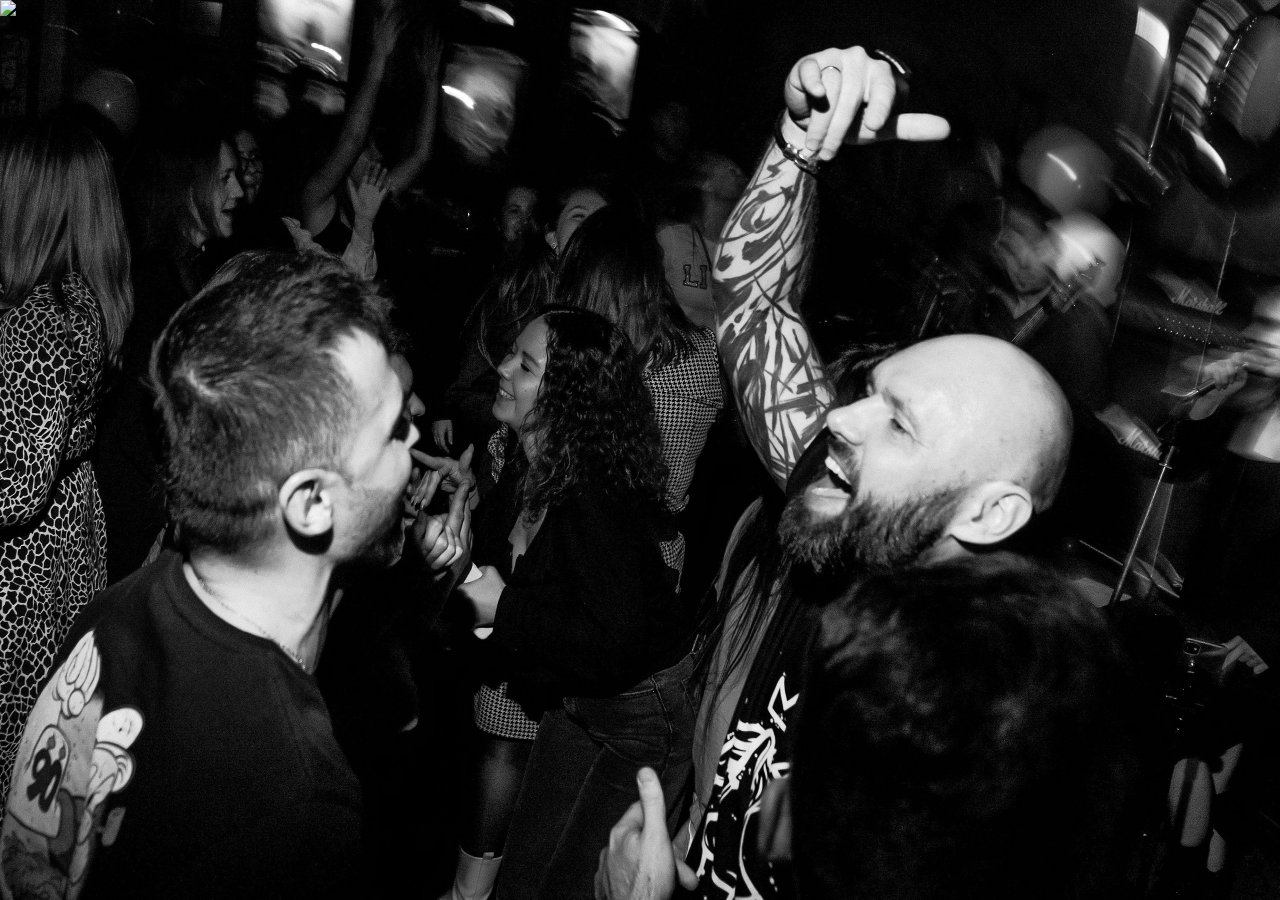
==== index.html @ d31d212c "initial commit" ====
<!DOCTYPE html><html lang="en"><head><meta charSet="utf-8"/><meta name="viewport" content="width=device-width, initial-scale=1"/><link rel="preload" href="/trinity-test/_next/static/media/4473ecc91f70f139-s.p.woff" as="font" crossorigin="" type="font/woff"/><link rel="preload" href="/trinity-test/_next/static/media/463dafcda517f24f-s.p.woff" as="font" crossorigin="" type="font/woff"/><link rel="stylesheet" href="/trinity-test/_next/static/css/66a722bd645e9853.css" data-precedence="next"/><link rel="preload" as="script" fetchPriority="low" href="/trinity-test/_next/static/chunks/webpack-a24037ae8d0be483.js"/><script src="/trinity-test/_next/static/chunks/fd9d1056-8e04dd2e9b1dd845.js" async=""></script><script src="/trinity-test/_next/static/chunks/117-18c018fc851a83db.js" async=""></script><script src="/trinity-test/_next/static/chunks/main-app-08a8837e0b09bfcb.js" async=""></script><script src="/trinity-test/_next/static/chunks/328-303b26f1e14ba84d.js" async=""></script><script src="/trinity-test/_next/static/chunks/app/page-77e6ca506d28db8d.js" async=""></script><title>Create Next App</title><meta name="description" content="Generated by create next app"/><link rel="icon" href="/trinity-test/favicon.ico" type="image/x-icon" sizes="16x16"/><meta name="next-size-adjust"/><script src="/trinity-test/_next/static/chunks/polyfills-42372ed130431b0a.js" noModule=""></script></head><body class="__variable_04afba __variable_0f676c antialiased"><div class="min-h-screen bg-black text-white"><header class="relative h-screen"><!--$!--><template data-dgst="BAILOUT_TO_CLIENT_SIDE_RENDERING"></template><!--/$--><div class="absolute inset-0 bg-black bg-opacity-50 flex items-center justify-center rounded-tl-3xl rounded-br-3xl"><h1 class="text-6xl font-bold">TRINITY</h1></div></header><main class="container mx-auto px-4 py-8"><section class="space-y-8 mb-8"><div class="relative h-96"><div class="relative w-full h-full overflow-hidden cursor-pointer"><img alt="Kitchen" loading="lazy" decoding="async" data-nimg="fill" class="object-cover rounded-tl-3xl rounded-br-3xl" style="position:absolute;height:100%;width:100%;left:0;top:0;right:0;bottom:0;color:transparent" src="/kitchen.jpg"/><div class="absolute inset-0 bg-gradient-to-br from-transparent to-black opacity-50 rounded-tl-3xl rounded-br-3xl"></div><h2 class="absolute bottom-4 left-4 text-2xl font-bold" style="color:white">KITCHEN КУХНЯ</h2></div><button class="absolute top-4 left-4 px-4 py-2 rounded-full bg-white text-black font-bold transition-colors duration-300">KITCHEN КУХНЯ</button></div><div class="relative h-96"><div class="relative w-full h-full overflow-hidden cursor-pointer"><img alt="Lunch" loading="lazy" decoding="async" data-nimg="fill" class="object-cover rounded-tl-3xl rounded-br-3xl" style="position:absolute;height:100%;width:100%;left:0;top:0;right:0;bottom:0;color:transparent" src="/lunch.jpg"/><div class="absolute inset-0 bg-gradient-to-br from-transparent to-black opacity-50 rounded-tl-3xl rounded-br-3xl"></div><h2 class="absolute bottom-4 left-4 text-2xl font-bold" style="color:white">LUNCH</h2></div><button class="absolute top-4 left-4 px-4 py-2 rounded-full bg-white text-black font-bold transition-colors duration-300">LUNCH</button><p class="absolute bottom-4 left-4 text-xl">Lunch time: 12:00 - 15:00</p></div><div class="relative h-96"><div class="relative w-full h-full overflow-hidden cursor-pointer"><img alt="Ribs" loading="lazy" decoding="async" data-nimg="fill" class="object-cover rounded-tl-3xl rounded-br-3xl" style="position:absolute;height:100%;width:100%;left:0;top:0;right:0;bottom:0;color:transparent" src="/ribs.jpg"/><div class="absolute inset-0 bg-gradient-to-br from-transparent to-black opacity-50 rounded-tl-3xl rounded-br-3xl"></div><h2 class="absolute bottom-4 left-4 text-2xl font-bold" style="color:white">RIBS</h2></div><button class="absolute top-4 left-4 px-4 py-2 rounded-full bg-white text-black font-bold transition-colors duration-300">RIBS</button></div><div class="relative h-96"><div class="relative w-full h-full overflow-hidden cursor-pointer"><img alt="Bar" loading="lazy" decoding="async" data-nimg="fill" class="object-cover rounded-tl-3xl rounded-br-3xl" style="position:absolute;height:100%;width:100%;left:0;top:0;right:0;bottom:0;color:transparent" src="/bar.jpg"/><div class="absolute inset-0 bg-gradient-to-br from-transparent to-black opacity-50 rounded-tl-3xl rounded-br-3xl"></div><h2 class="absolute bottom-4 left-4 text-2xl font-bold" style="color:white">BAR</h2></div><button class="absolute top-4 left-4 px-4 py-2 rounded-full bg-white text-black font-bold transition-colors duration-300">BAR</button></div></section><section class="text-center mb-8"><p class="text-xl">TRINITY - это аутентичный ирландский паб в сердце города. Мы предлагаем широкий выбор пива, виски и традиционных ирландских блюд в уютной атмосфере.</p></section><section class="grid grid-cols-2 md:grid-cols-5 gap-4 mb-8"><div class="relative h-40"><img alt="Collage 1" loading="lazy" decoding="async" data-nimg="fill" class="object-cover rounded-lg" style="position:absolute;height:100%;width:100%;left:0;top:0;right:0;bottom:0;color:transparent" src="/collage-1.jpg"/></div><div class="relative h-40"><img alt="Collage 2" loading="lazy" decoding="async" data-nimg="fill" class="object-cover rounded-lg" style="position:absolute;height:100%;width:100%;left:0;top:0;right:0;bottom:0;color:transparent" src="/collage-2.jpg"/></div><div class="relative h-40"><img alt="Collage 3" loading="lazy" decoding="async" data-nimg="fill" class="object-cover rounded-lg" style="position:absolute;height:100%;width:100%;left:0;top:0;right:0;bottom:0;color:transparent" src="/collage-3.jpg"/></div><div class="relative h-40"><img alt="Collage 4" loading="lazy" decoding="async" data-nimg="fill" class="object-cover rounded-lg" style="position:absolute;height:100%;width:100%;left:0;top:0;right:0;bottom:0;color:transparent" src="/collage-4.jpg"/></div><div class="relative h-40"><img alt="Collage 5" loading="lazy" decoding="async" data-nimg="fill" class="object-cover rounded-lg" style="position:absolute;height:100%;width:100%;left:0;top:0;right:0;bottom:0;color:transparent" src="/collage-5.jpg"/></div><div class="relative h-40"><img alt="Collage 6" loading="lazy" decoding="async" data-nimg="fill" class="object-cover rounded-lg" style="position:absolute;height:100%;width:100%;left:0;top:0;right:0;bottom:0;color:transparent" src="/collage-6.jpg"/></div><div class="relative h-40"><img alt="Collage 7" loading="lazy" decoding="async" data-nimg="fill" class="object-cover rounded-lg" style="position:absolute;height:100%;width:100%;left:0;top:0;right:0;bottom:0;color:transparent" src="/collage-7.jpg"/></div><div class="relative h-40"><img alt="Collage 8" loading="lazy" decoding="async" data-nimg="fill" class="object-cover rounded-lg" style="position:absolute;height:100%;width:100%;left:0;top:0;right:0;bottom:0;color:transparent" src="/collage-8.jpg"/></div><div class="relative h-40"><img alt="Collage 9" loading="lazy" decoding="async" data-nimg="fill" class="object-cover rounded-lg" style="position:absolute;height:100%;width:100%;left:0;top:0;right:0;bottom:0;color:transparent" src="/collage-9.jpg"/></div><div class="relative h-40"><img alt="Collage 10" loading="lazy" decoding="async" data-nimg="fill" class="object-cover rounded-lg" style="position:absolute;height:100%;width:100%;left:0;top:0;right:0;bottom:0;color:transparent" src="/collage-10.jpg"/></div></section><section class="relative h-96 rounded-lg overflow-hidden"><img alt="TRINITY Pub Location" loading="lazy" decoding="async" data-nimg="fill" class="object-cover" style="position:absolute;height:100%;width:100%;left:0;top:0;right:0;bottom:0;color:transparent" src="/map.jpg"/><div class="absolute inset-0 flex items-center justify-center bg-black bg-opacity-50"><div class="text-center"><svg xmlns="http://www.w3.org/2000/svg" width="24" height="24" viewBox="0 0 24 24" fill="none" stroke="currentColor" stroke-width="2" stroke-linecap="round" stroke-linejoin="round" class="lucide lucide-map-pin w-12 h-12 mx-auto mb-2"><path d="M20 10c0 6-8 12-8 12s-8-6-8-12a8 8 0 0 1 16 0Z"></path><circle cx="12" cy="10" r="3"></circle></svg><p class="text-xl font-bold">TRINITY Pub</p><p>123 Main Street, City, Country</p></div></div></section></main><footer class="bg-gray-900 text-center py-4 mt-8"><p>© 2024 TRINITY Pub. All rights reserved.</p></footer></div><script src="/trinity-test/_next/static/chunks/webpack-a24037ae8d0be483.js" async=""></script><script>(self.__next_f=self.__next_f||[]).push([0]);self.__next_f.push([2,null])</script><script>self.__next_f.push([1,"1:HL[\"/trinity-test/_next/static/media/4473ecc91f70f139-s.p.woff\",\"font\",{\"crossOrigin\":\"\",\"type\":\"font/woff\"}]\n2:HL[\"/trinity-test/_next/static/media/463dafcda517f24f-s.p.woff\",\"font\",{\"crossOrigin\":\"\",\"type\":\"font/woff\"}]\n3:HL[\"/trinity-test/_next/static/css/66a722bd645e9853.css\",\"style\"]\n"])</script><script>self.__next_f.push([1,"4:I[2846,[],\"\"]\n6:I[9107,[],\"ClientPageRoot\"]\n7:I[7340,[\"328\",\"static/chunks/328-303b26f1e14ba84d.js\",\"931\",\"static/chunks/app/page-77e6ca506d28db8d.js\"],\"default\",1]\n8:I[4707,[],\"\"]\n9:I[6423,[],\"\"]\nb:I[1060,[],\"\"]\nc:[]\n"])</script><script>self.__next_f.push([1,"0:[\"$\",\"$L4\",null,{\"buildId\":\"a3xhHCY9lEbXxcOD5QxAo\",\"assetPrefix\":\"/trinity-test\",\"urlParts\":[\"\",\"\"],\"initialTree\":[\"\",{\"children\":[\"__PAGE__\",{}]},\"$undefined\",\"$undefined\",true],\"initialSeedData\":[\"\",{\"children\":[\"__PAGE__\",{},[[\"$L5\",[\"$\",\"$L6\",null,{\"props\":{\"params\":{},\"searchParams\":{}},\"Component\":\"$7\"}],null],null],null]},[[[[\"$\",\"link\",\"0\",{\"rel\":\"stylesheet\",\"href\":\"/trinity-test/_next/static/css/66a722bd645e9853.css\",\"precedence\":\"next\",\"crossOrigin\":\"$undefined\"}]],[\"$\",\"html\",null,{\"lang\":\"en\",\"children\":[\"$\",\"body\",null,{\"className\":\"__variable_04afba __variable_0f676c antialiased\",\"children\":[\"$\",\"$L8\",null,{\"parallelRouterKey\":\"children\",\"segmentPath\":[\"children\"],\"error\":\"$undefined\",\"errorStyles\":\"$undefined\",\"errorScripts\":\"$undefined\",\"template\":[\"$\",\"$L9\",null,{}],\"templateStyles\":\"$undefined\",\"templateScripts\":\"$undefined\",\"notFound\":[[\"$\",\"title\",null,{\"children\":\"404: This page could not be found.\"}],[\"$\",\"div\",null,{\"style\":{\"fontFamily\":\"system-ui,\\\"Segoe UI\\\",Roboto,Helvetica,Arial,sans-serif,\\\"Apple Color Emoji\\\",\\\"Segoe UI Emoji\\\"\",\"height\":\"100vh\",\"textAlign\":\"center\",\"display\":\"flex\",\"flexDirection\":\"column\",\"alignItems\":\"center\",\"justifyContent\":\"center\"},\"children\":[\"$\",\"div\",null,{\"children\":[[\"$\",\"style\",null,{\"dangerouslySetInnerHTML\":{\"__html\":\"body{color:#000;background:#fff;margin:0}.next-error-h1{border-right:1px solid rgba(0,0,0,.3)}@media (prefers-color-scheme:dark){body{color:#fff;background:#000}.next-error-h1{border-right:1px solid rgba(255,255,255,.3)}}\"}}],[\"$\",\"h1\",null,{\"className\":\"next-error-h1\",\"style\":{\"display\":\"inline-block\",\"margin\":\"0 20px 0 0\",\"padding\":\"0 23px 0 0\",\"fontSize\":24,\"fontWeight\":500,\"verticalAlign\":\"top\",\"lineHeight\":\"49px\"},\"children\":\"404\"}],[\"$\",\"div\",null,{\"style\":{\"display\":\"inline-block\"},\"children\":[\"$\",\"h2\",null,{\"style\":{\"fontSize\":14,\"fontWeight\":400,\"lineHeight\":\"49px\",\"margin\":0},\"children\":\"This page could not be found.\"}]}]]}]}]],\"notFoundStyles\":[]}]}]}]],null],null],\"couldBeIntercepted\":false,\"initialHead\":[null,\"$La\"],\"globalErrorComponent\":\"$b\",\"missingSlots\":\"$Wc\"}]\n"])</script><script>self.__next_f.push([1,"a:[[\"$\",\"meta\",\"0\",{\"name\":\"viewport\",\"content\":\"width=device-width, initial-scale=1\"}],[\"$\",\"meta\",\"1\",{\"charSet\":\"utf-8\"}],[\"$\",\"title\",\"2\",{\"children\":\"Create Next App\"}],[\"$\",\"meta\",\"3\",{\"name\":\"description\",\"content\":\"Generated by create next app\"}],[\"$\",\"link\",\"4\",{\"rel\":\"icon\",\"href\":\"/trinity-test/favicon.ico\",\"type\":\"image/x-icon\",\"sizes\":\"16x16\"}],[\"$\",\"meta\",\"5\",{\"name\":\"next-size-adjust\"}]]\n5:null\n"])</script></body></html>
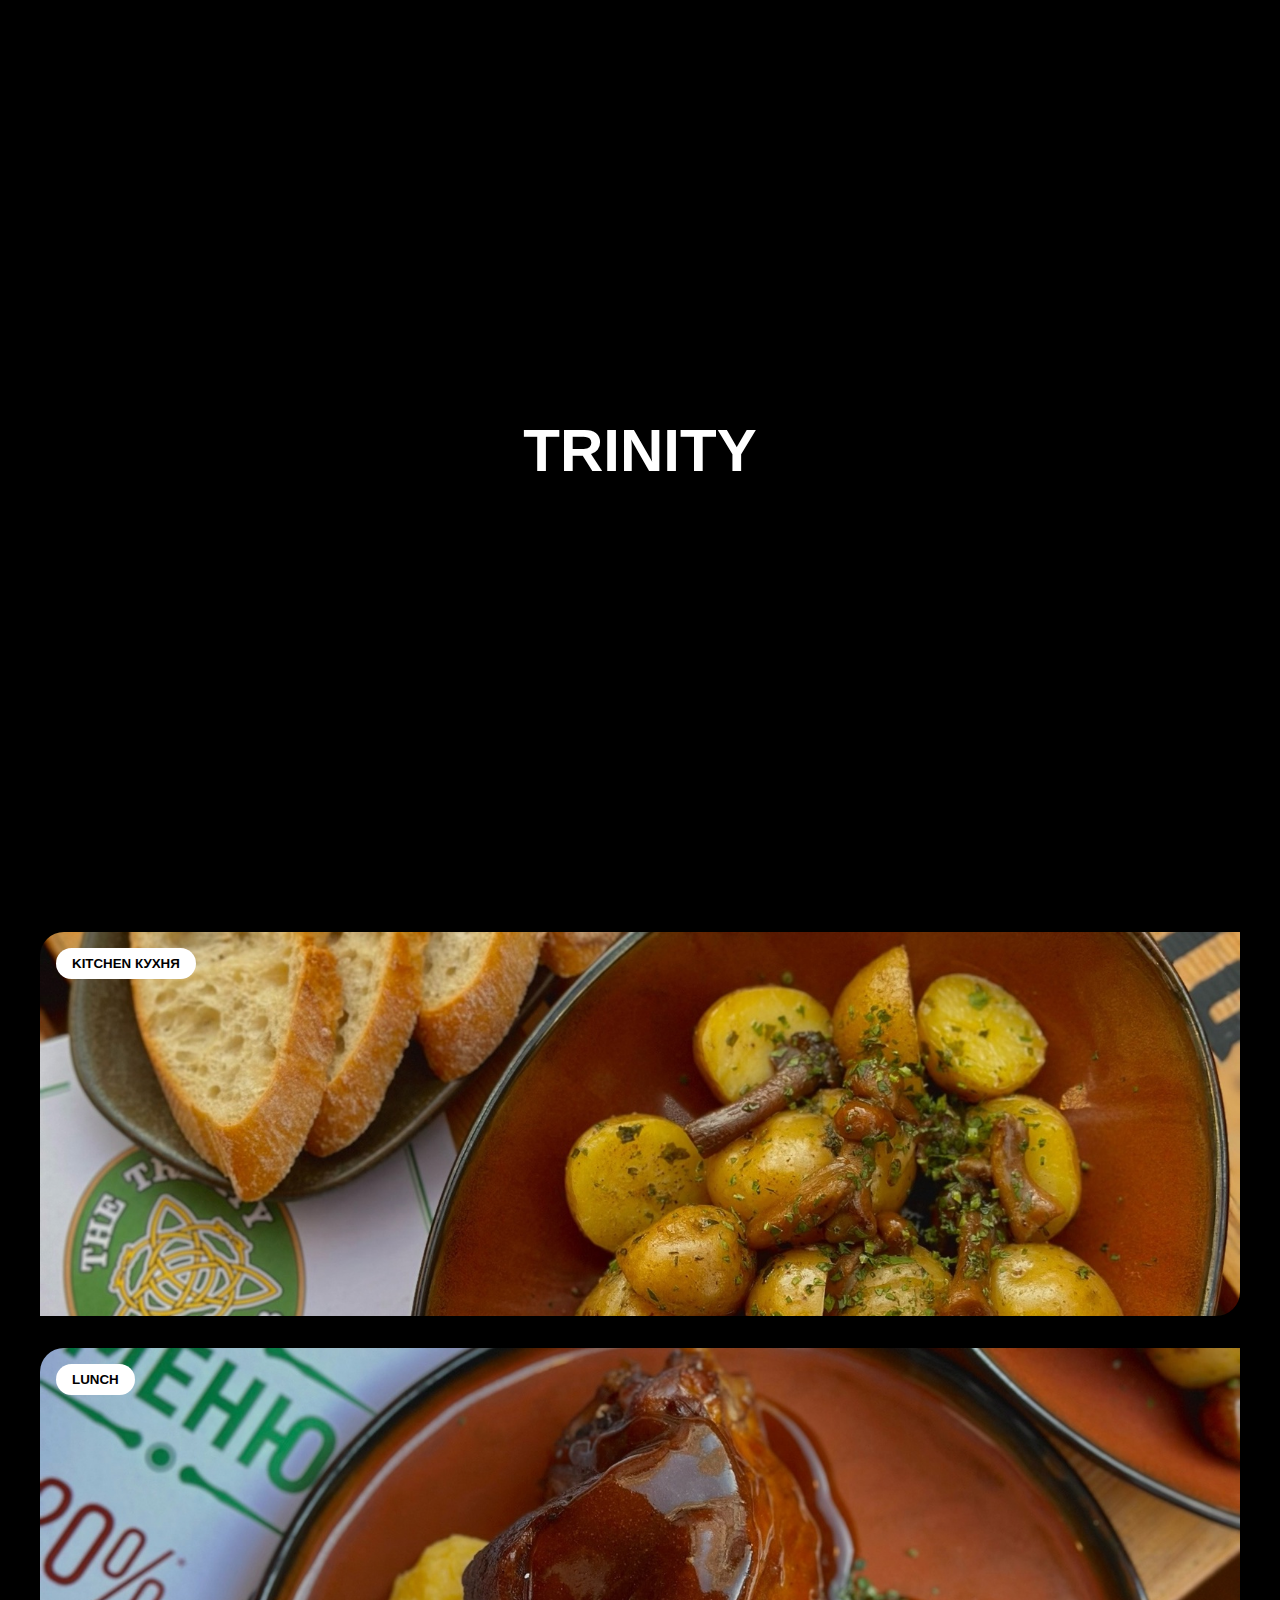
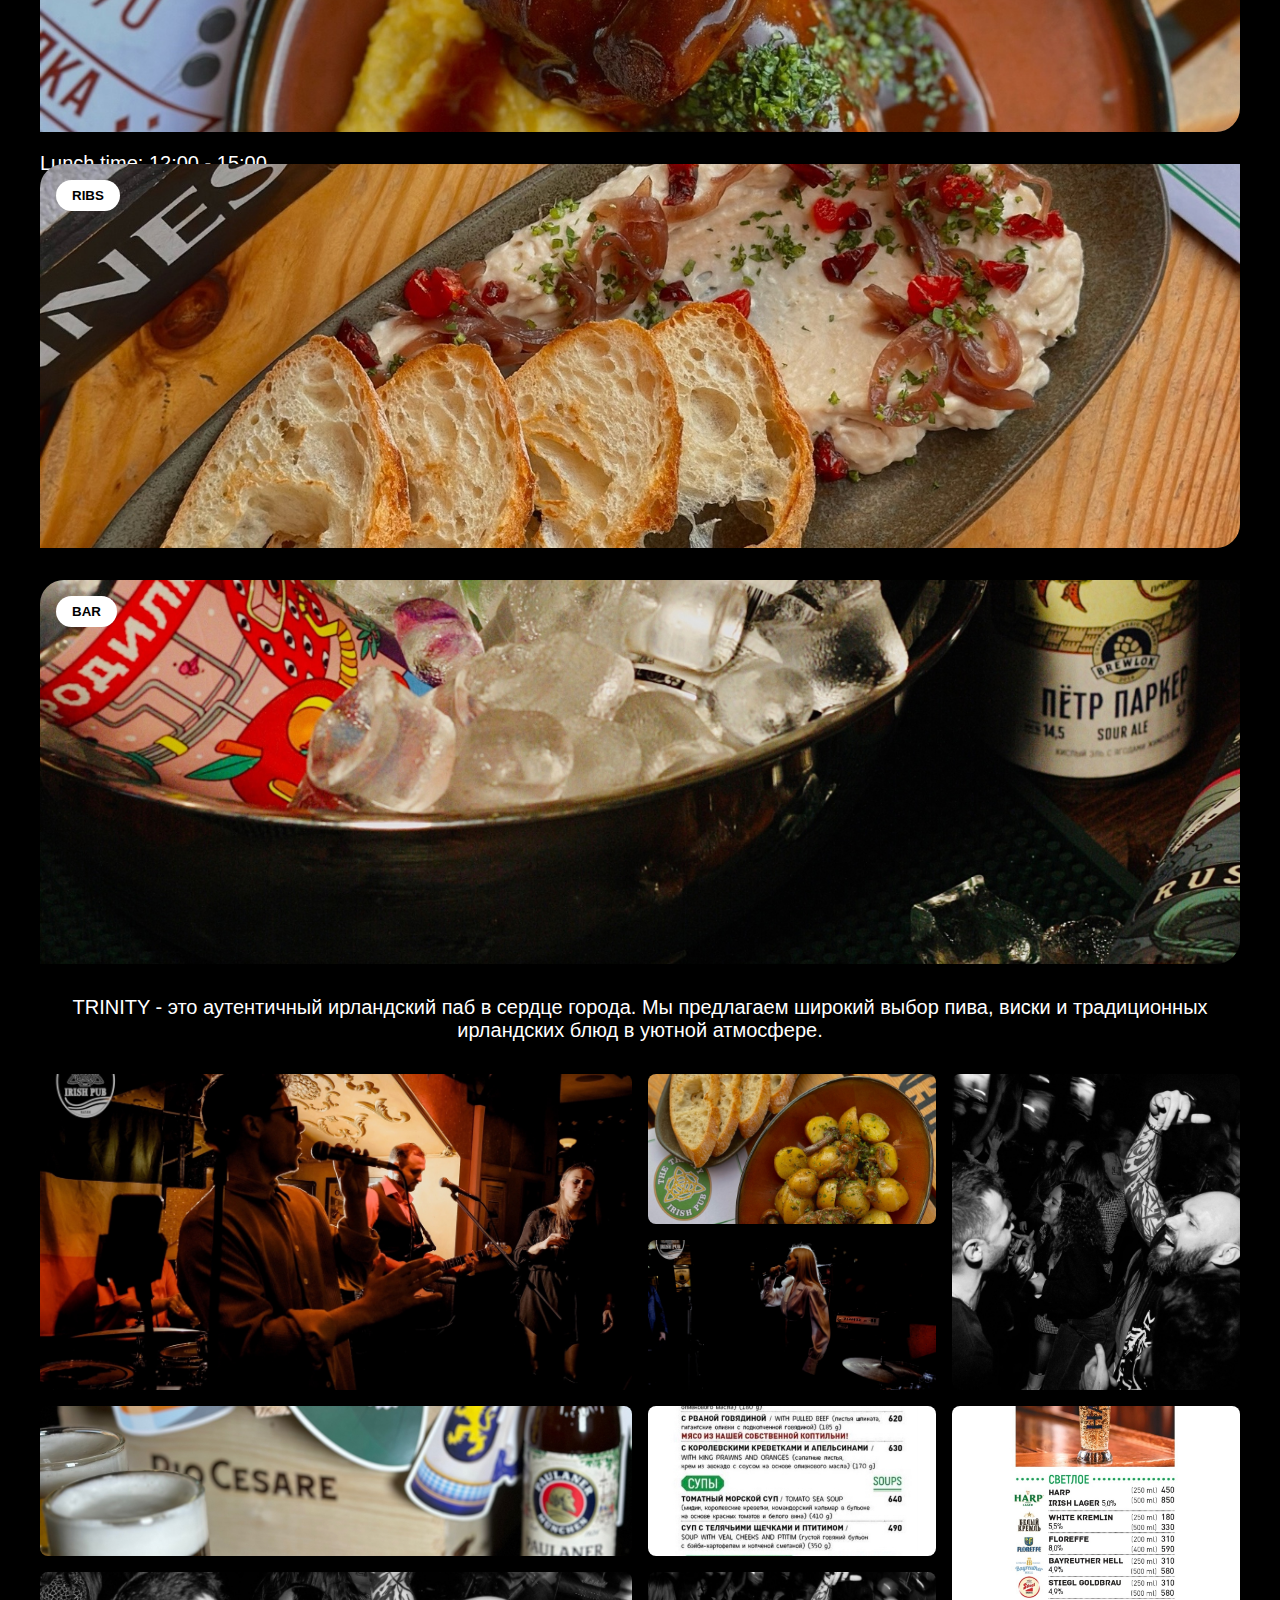
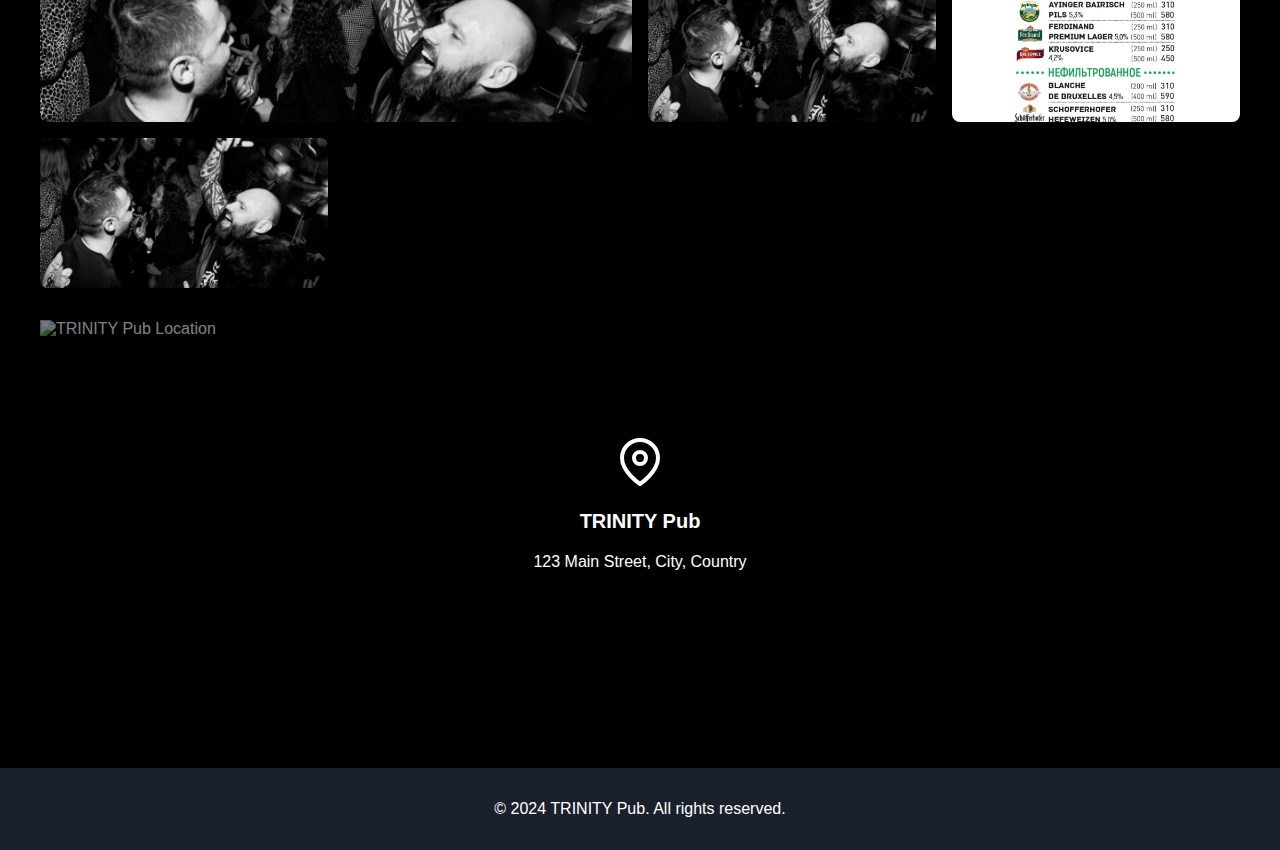
==== commit 701453d6: "update" ====
--- a/index.html
+++ b/index.html
@@ -1 +1,120 @@
-<!DOCTYPE html><html lang="en"><head><meta charSet="utf-8"/><meta name="viewport" content="width=device-width, initial-scale=1"/><link rel="preload" href="/trinity-test/_next/static/media/4473ecc91f70f139-s.p.woff" as="font" crossorigin="" type="font/woff"/><link rel="preload" href="/trinity-test/_next/static/media/463dafcda517f24f-s.p.woff" as="font" crossorigin="" type="font/woff"/><link rel="stylesheet" href="/trinity-test/_next/static/css/66a722bd645e9853.css" data-precedence="next"/><link rel="preload" as="script" fetchPriority="low" href="/trinity-test/_next/static/chunks/webpack-a24037ae8d0be483.js"/><script src="/trinity-test/_next/static/chunks/fd9d1056-8e04dd2e9b1dd845.js" async=""></script><script src="/trinity-test/_next/static/chunks/117-18c018fc851a83db.js" async=""></script><script src="/trinity-test/_next/static/chunks/main-app-08a8837e0b09bfcb.js" async=""></script><script src="/trinity-test/_next/static/chunks/328-303b26f1e14ba84d.js" async=""></script><script src="/trinity-test/_next/static/chunks/app/page-77e6ca506d28db8d.js" async=""></script><title>Create Next App</title><meta name="description" content="Generated by create next app"/><link rel="icon" href="/trinity-test/favicon.ico" type="image/x-icon" sizes="16x16"/><meta name="next-size-adjust"/><script src="/trinity-test/_next/static/chunks/polyfills-42372ed130431b0a.js" noModule=""></script></head><body class="__variable_04afba __variable_0f676c antialiased"><div class="min-h-screen bg-black text-white"><header class="relative h-screen"><!--$!--><template data-dgst="BAILOUT_TO_CLIENT_SIDE_RENDERING"></template><!--/$--><div class="absolute inset-0 bg-black bg-opacity-50 flex items-center justify-center rounded-tl-3xl rounded-br-3xl"><h1 class="text-6xl font-bold">TRINITY</h1></div></header><main class="container mx-auto px-4 py-8"><section class="space-y-8 mb-8"><div class="relative h-96"><div class="relative w-full h-full overflow-hidden cursor-pointer"><img alt="Kitchen" loading="lazy" decoding="async" data-nimg="fill" class="object-cover rounded-tl-3xl rounded-br-3xl" style="position:absolute;height:100%;width:100%;left:0;top:0;right:0;bottom:0;color:transparent" src="/kitchen.jpg"/><div class="absolute inset-0 bg-gradient-to-br from-transparent to-black opacity-50 rounded-tl-3xl rounded-br-3xl"></div><h2 class="absolute bottom-4 left-4 text-2xl font-bold" style="color:white">KITCHEN КУХНЯ</h2></div><button class="absolute top-4 left-4 px-4 py-2 rounded-full bg-white text-black font-bold transition-colors duration-300">KITCHEN КУХНЯ</button></div><div class="relative h-96"><div class="relative w-full h-full overflow-hidden cursor-pointer"><img alt="Lunch" loading="lazy" decoding="async" data-nimg="fill" class="object-cover rounded-tl-3xl rounded-br-3xl" style="position:absolute;height:100%;width:100%;left:0;top:0;right:0;bottom:0;color:transparent" src="/lunch.jpg"/><div class="absolute inset-0 bg-gradient-to-br from-transparent to-black opacity-50 rounded-tl-3xl rounded-br-3xl"></div><h2 class="absolute bottom-4 left-4 text-2xl font-bold" style="color:white">LUNCH</h2></div><button class="absolute top-4 left-4 px-4 py-2 rounded-full bg-white text-black font-bold transition-colors duration-300">LUNCH</button><p class="absolute bottom-4 left-4 text-xl">Lunch time: 12:00 - 15:00</p></div><div class="relative h-96"><div class="relative w-full h-full overflow-hidden cursor-pointer"><img alt="Ribs" loading="lazy" decoding="async" data-nimg="fill" class="object-cover rounded-tl-3xl rounded-br-3xl" style="position:absolute;height:100%;width:100%;left:0;top:0;right:0;bottom:0;color:transparent" src="/ribs.jpg"/><div class="absolute inset-0 bg-gradient-to-br from-transparent to-black opacity-50 rounded-tl-3xl rounded-br-3xl"></div><h2 class="absolute bottom-4 left-4 text-2xl font-bold" style="color:white">RIBS</h2></div><button class="absolute top-4 left-4 px-4 py-2 rounded-full bg-white text-black font-bold transition-colors duration-300">RIBS</button></div><div class="relative h-96"><div class="relative w-full h-full overflow-hidden cursor-pointer"><img alt="Bar" loading="lazy" decoding="async" data-nimg="fill" class="object-cover rounded-tl-3xl rounded-br-3xl" style="position:absolute;height:100%;width:100%;left:0;top:0;right:0;bottom:0;color:transparent" src="/bar.jpg"/><div class="absolute inset-0 bg-gradient-to-br from-transparent to-black opacity-50 rounded-tl-3xl rounded-br-3xl"></div><h2 class="absolute bottom-4 left-4 text-2xl font-bold" style="color:white">BAR</h2></div><button class="absolute top-4 left-4 px-4 py-2 rounded-full bg-white text-black font-bold transition-colors duration-300">BAR</button></div></section><section class="text-center mb-8"><p class="text-xl">TRINITY - это аутентичный ирландский паб в сердце города. Мы предлагаем широкий выбор пива, виски и традиционных ирландских блюд в уютной атмосфере.</p></section><section class="grid grid-cols-2 md:grid-cols-5 gap-4 mb-8"><div class="relative h-40"><img alt="Collage 1" loading="lazy" decoding="async" data-nimg="fill" class="object-cover rounded-lg" style="position:absolute;height:100%;width:100%;left:0;top:0;right:0;bottom:0;color:transparent" src="/collage-1.jpg"/></div><div class="relative h-40"><img alt="Collage 2" loading="lazy" decoding="async" data-nimg="fill" class="object-cover rounded-lg" style="position:absolute;height:100%;width:100%;left:0;top:0;right:0;bottom:0;color:transparent" src="/collage-2.jpg"/></div><div class="relative h-40"><img alt="Collage 3" loading="lazy" decoding="async" data-nimg="fill" class="object-cover rounded-lg" style="position:absolute;height:100%;width:100%;left:0;top:0;right:0;bottom:0;color:transparent" src="/collage-3.jpg"/></div><div class="relative h-40"><img alt="Collage 4" loading="lazy" decoding="async" data-nimg="fill" class="object-cover rounded-lg" style="position:absolute;height:100%;width:100%;left:0;top:0;right:0;bottom:0;color:transparent" src="/collage-4.jpg"/></div><div class="relative h-40"><img alt="Collage 5" loading="lazy" decoding="async" data-nimg="fill" class="object-cover rounded-lg" style="position:absolute;height:100%;width:100%;left:0;top:0;right:0;bottom:0;color:transparent" src="/collage-5.jpg"/></div><div class="relative h-40"><img alt="Collage 6" loading="lazy" decoding="async" data-nimg="fill" class="object-cover rounded-lg" style="position:absolute;height:100%;width:100%;left:0;top:0;right:0;bottom:0;color:transparent" src="/collage-6.jpg"/></div><div class="relative h-40"><img alt="Collage 7" loading="lazy" decoding="async" data-nimg="fill" class="object-cover rounded-lg" style="position:absolute;height:100%;width:100%;left:0;top:0;right:0;bottom:0;color:transparent" src="/collage-7.jpg"/></div><div class="relative h-40"><img alt="Collage 8" loading="lazy" decoding="async" data-nimg="fill" class="object-cover rounded-lg" style="position:absolute;height:100%;width:100%;left:0;top:0;right:0;bottom:0;color:transparent" src="/collage-8.jpg"/></div><div class="relative h-40"><img alt="Collage 9" loading="lazy" decoding="async" data-nimg="fill" class="object-cover rounded-lg" style="position:absolute;height:100%;width:100%;left:0;top:0;right:0;bottom:0;color:transparent" src="/collage-9.jpg"/></div><div class="relative h-40"><img alt="Collage 10" loading="lazy" decoding="async" data-nimg="fill" class="object-cover rounded-lg" style="position:absolute;height:100%;width:100%;left:0;top:0;right:0;bottom:0;color:transparent" src="/collage-10.jpg"/></div></section><section class="relative h-96 rounded-lg overflow-hidden"><img alt="TRINITY Pub Location" loading="lazy" decoding="async" data-nimg="fill" class="object-cover" style="position:absolute;height:100%;width:100%;left:0;top:0;right:0;bottom:0;color:transparent" src="/map.jpg"/><div class="absolute inset-0 flex items-center justify-center bg-black bg-opacity-50"><div class="text-center"><svg xmlns="http://www.w3.org/2000/svg" width="24" height="24" viewBox="0 0 24 24" fill="none" stroke="currentColor" stroke-width="2" stroke-linecap="round" stroke-linejoin="round" class="lucide lucide-map-pin w-12 h-12 mx-auto mb-2"><path d="M20 10c0 6-8 12-8 12s-8-6-8-12a8 8 0 0 1 16 0Z"></path><circle cx="12" cy="10" r="3"></circle></svg><p class="text-xl font-bold">TRINITY Pub</p><p>123 Main Street, City, Country</p></div></div></section></main><footer class="bg-gray-900 text-center py-4 mt-8"><p>© 2024 TRINITY Pub. All rights reserved.</p></footer></div><script src="/trinity-test/_next/static/chunks/webpack-a24037ae8d0be483.js" async=""></script><script>(self.__next_f=self.__next_f||[]).push([0]);self.__next_f.push([2,null])</script><script>self.__next_f.push([1,"1:HL[\"/trinity-test/_next/static/media/4473ecc91f70f139-s.p.woff\",\"font\",{\"crossOrigin\":\"\",\"type\":\"font/woff\"}]\n2:HL[\"/trinity-test/_next/static/media/463dafcda517f24f-s.p.woff\",\"font\",{\"crossOrigin\":\"\",\"type\":\"font/woff\"}]\n3:HL[\"/trinity-test/_next/static/css/66a722bd645e9853.css\",\"style\"]\n"])</script><script>self.__next_f.push([1,"4:I[2846,[],\"\"]\n6:I[9107,[],\"ClientPageRoot\"]\n7:I[7340,[\"328\",\"static/chunks/328-303b26f1e14ba84d.js\",\"931\",\"static/chunks/app/page-77e6ca506d28db8d.js\"],\"default\",1]\n8:I[4707,[],\"\"]\n9:I[6423,[],\"\"]\nb:I[1060,[],\"\"]\nc:[]\n"])</script><script>self.__next_f.push([1,"0:[\"$\",\"$L4\",null,{\"buildId\":\"a3xhHCY9lEbXxcOD5QxAo\",\"assetPrefix\":\"/trinity-test\",\"urlParts\":[\"\",\"\"],\"initialTree\":[\"\",{\"children\":[\"__PAGE__\",{}]},\"$undefined\",\"$undefined\",true],\"initialSeedData\":[\"\",{\"children\":[\"__PAGE__\",{},[[\"$L5\",[\"$\",\"$L6\",null,{\"props\":{\"params\":{},\"searchParams\":{}},\"Component\":\"$7\"}],null],null],null]},[[[[\"$\",\"link\",\"0\",{\"rel\":\"stylesheet\",\"href\":\"/trinity-test/_next/static/css/66a722bd645e9853.css\",\"precedence\":\"next\",\"crossOrigin\":\"$undefined\"}]],[\"$\",\"html\",null,{\"lang\":\"en\",\"children\":[\"$\",\"body\",null,{\"className\":\"__variable_04afba __variable_0f676c antialiased\",\"children\":[\"$\",\"$L8\",null,{\"parallelRouterKey\":\"children\",\"segmentPath\":[\"children\"],\"error\":\"$undefined\",\"errorStyles\":\"$undefined\",\"errorScripts\":\"$undefined\",\"template\":[\"$\",\"$L9\",null,{}],\"templateStyles\":\"$undefined\",\"templateScripts\":\"$undefined\",\"notFound\":[[\"$\",\"title\",null,{\"children\":\"404: This page could not be found.\"}],[\"$\",\"div\",null,{\"style\":{\"fontFamily\":\"system-ui,\\\"Segoe UI\\\",Roboto,Helvetica,Arial,sans-serif,\\\"Apple Color Emoji\\\",\\\"Segoe UI Emoji\\\"\",\"height\":\"100vh\",\"textAlign\":\"center\",\"display\":\"flex\",\"flexDirection\":\"column\",\"alignItems\":\"center\",\"justifyContent\":\"center\"},\"children\":[\"$\",\"div\",null,{\"children\":[[\"$\",\"style\",null,{\"dangerouslySetInnerHTML\":{\"__html\":\"body{color:#000;background:#fff;margin:0}.next-error-h1{border-right:1px solid rgba(0,0,0,.3)}@media (prefers-color-scheme:dark){body{color:#fff;background:#000}.next-error-h1{border-right:1px solid rgba(255,255,255,.3)}}\"}}],[\"$\",\"h1\",null,{\"className\":\"next-error-h1\",\"style\":{\"display\":\"inline-block\",\"margin\":\"0 20px 0 0\",\"padding\":\"0 23px 0 0\",\"fontSize\":24,\"fontWeight\":500,\"verticalAlign\":\"top\",\"lineHeight\":\"49px\"},\"children\":\"404\"}],[\"$\",\"div\",null,{\"style\":{\"display\":\"inline-block\"},\"children\":[\"$\",\"h2\",null,{\"style\":{\"fontSize\":14,\"fontWeight\":400,\"lineHeight\":\"49px\",\"margin\":0},\"children\":\"This page could not be found.\"}]}]]}]}]],\"notFoundStyles\":[]}]}]}]],null],null],\"couldBeIntercepted\":false,\"initialHead\":[null,\"$La\"],\"globalErrorComponent\":\"$b\",\"missingSlots\":\"$Wc\"}]\n"])</script><script>self.__next_f.push([1,"a:[[\"$\",\"meta\",\"0\",{\"name\":\"viewport\",\"content\":\"width=device-width, initial-scale=1\"}],[\"$\",\"meta\",\"1\",{\"charSet\":\"utf-8\"}],[\"$\",\"title\",\"2\",{\"children\":\"Create Next App\"}],[\"$\",\"meta\",\"3\",{\"name\":\"description\",\"content\":\"Generated by create next app\"}],[\"$\",\"link\",\"4\",{\"rel\":\"icon\",\"href\":\"/trinity-test/favicon.ico\",\"type\":\"image/x-icon\",\"sizes\":\"16x16\"}],[\"$\",\"meta\",\"5\",{\"name\":\"next-size-adjust\"}]]\n5:null\n"])</script></body></html>+<!DOCTYPE html>
+<html lang="ru">
+<head>
+    <meta charset="UTF-8">
+    <meta name="viewport" content="width=device-width, initial-scale=1.0">
+    <title>TRINITY Pub</title>
+    <link rel="stylesheet" href="styles.css">
+    <script src="https://cdnjs.cloudflare.com/ajax/libs/framer-motion/6.5.1/framer-motion.min.js"></script>
+</head>
+<body>
+    <div class="min-h-screen bg-black text-white">
+        <header class="relative h-screen">
+            <video autoplay loop muted playsinline class="absolute inset-0 w-full h-full object-cover rounded-tl-3xl rounded-br-3xl">
+                <source src="images/trinity-pub-background.mp4" type="video/mp4">
+            </video>
+            <div class="absolute inset-0 bg-black bg-opacity-50 flex items-center justify-center rounded-tl-3xl rounded-br-3xl">
+                <h1 class="text-6xl font-bold">TRINITY</h1>
+            </div>
+        </header>
+
+        <main class="container mx-auto px-4 py-8">
+            <section class="space-y-8 mb-8">
+                <div class="relative h-96">
+                    <div class="rounded-image">
+                        <img src="images/kitchen.jpg" alt="Kitchen" class="rounded-tl-3xl rounded-br-3xl">
+                    </div>
+                    <button class="menu-button" data-menu="kitchen">KITCHEN КУХНЯ</button>
+                    <div class="menu-content" id="kitchen-menu">
+                        <img src="images/kitchen-menu.jpg" alt="Kitchen Menu" width="400" height="600">
+                    </div>
+                </div>
+                <div class="relative h-96">
+                    <div class="rounded-image">
+                        <img src="images/lunch.jpg" alt="Lunch" class="rounded-tl-3xl rounded-br-3xl">
+                    </div>
+                    <button class="menu-button" data-menu="lunch">LUNCH</button>
+                    <p class="absolute bottom-4 left-4 text-xl">Lunch time: 12:00 - 15:00</p>
+                    <div class="menu-content" id="lunch-menu">
+                        <img src="images/lunch-menu.jpg" alt="Lunch Menu" width="400" height="600">
+                    </div>
+                </div>
+                <div class="relative h-96">
+                    <div class="rounded-image">
+                        <img src="images/ribs.jpg" alt="Ribs" class="rounded-tl-3xl rounded-br-3xl">
+                    </div>
+                    <button class="menu-button" data-menu="ribs">RIBS</button>
+                </div>
+                <div class="relative h-96">
+                    <div class="rounded-image">
+                        <img src="images/bar.jpg" alt="Bar" class="rounded-tl-3xl rounded-br-3xl">
+                    </div>
+                    <button class="menu-button" data-menu="bar">BAR</button>
+                    <div class="menu-content" id="bar-menu">
+                        <img src="images/bar-menu.jpg" alt="Bar Menu" width="400" height="600">
+                    </div>
+                </div>
+            </section>
+
+            <section class="text-center mb-8">
+                <p class="text-xl">
+                    TRINITY - это аутентичный ирландский паб в сердце города. Мы предлагаем широкий выбор пива, виски и
+                    традиционных ирландских блюд в уютной атмосфере.
+                </p>
+            </section>
+
+            <section class="collage-grid mb-8">
+                <div class="collage-item wide tall">
+                    <img src="images/collage-1.jpg" alt="Collage 1" class="rounded-lg">
+                </div>
+                <div class="collage-item">
+                    <img src="images/collage-2.jpg" alt="Collage 2" class="rounded-lg">
+                </div>
+                <div class="collage-item tall">
+                    <img src="images/collage-3.jpg" alt="Collage 3" class="rounded-lg">
+                </div>
+                <div class="collage-item">
+                    <img src="images/collage-4.jpg" alt="Collage 4" class="rounded-lg">
+                </div>
+                <div class="collage-item wide">
+                    <img src="images/collage-5.jpg" alt="Collage 5" class="rounded-lg">
+                </div>
+                <div class="collage-item">
+                    <img src="images/collage-6.jpg" alt="Collage 6" class="rounded-lg">
+                </div>
+                <div class="collage-item tall">
+                    <img src="images/collage-7.jpg" alt="Collage 7" class="rounded-lg">
+                </div>
+                <div class="collage-item wide">
+                    <img src="images/collage-8.jpg" alt="Collage 8" class="rounded-lg">
+                </div>
+                <div class="collage-item">
+                    <img src="images/collage-9.jpg" alt="Collage 9" class="rounded-lg">
+                </div>
+                <div class="collage-item">
+                    <img src="images/collage-10.jpg" alt="Collage 10" class="rounded-lg">
+                </div>
+            </section>
+
+            <section class="relative h-96 rounded-lg overflow-hidden">
+                <img src="images/map.jpg" alt="TRINITY Pub Location" class="w-full h-full object-cover">
+                <div class="absolute inset-0 flex items-center justify-center bg-black bg-opacity-50">
+                    <div class="text-center">
+                        <svg xmlns="http://www.w3.org/2000/svg" width="48" height="48" viewBox="0 0 24 24" fill="none" stroke="currentColor" stroke-width="2" stroke-linecap="round" stroke-linejoin="round" class="mx-auto mb-2">
+                            <path d="M21 10c0 7-9 13-9 13s-9-6-9-13a9 9 0 0 1 18 0z"></path>
+                            <circle cx="12" cy="10" r="3"></circle>
+                        </svg>
+                        <p class="text-xl font-bold">TRINITY Pub</p>
+                        <p>123 Main Street, City, Country</p>
+                    </div>
+                </div>
+            </section>
+        </main>
+
+        <footer class="bg-gray-900 text-center py-4 mt-8">
+            <p>&copy; 2024 TRINITY Pub. All rights reserved.</p>
+        </footer>
+    </div>
+    <script src="script.js"></script>
+</body>
+</html>--- a/styles.css
+++ b/styles.css
@@ -0,0 +1,255 @@
+body {
+    font-family: Arial, sans-serif;
+    margin: 0;
+    padding: 0;
+}
+
+.min-h-screen {
+    min-height: 100vh;
+}
+
+.bg-black {
+    background-color: black;
+}
+
+.text-white {
+    color: white;
+}
+
+.relative {
+    position: relative;
+}
+
+.h-screen {
+    height: 100vh;
+}
+
+.absolute {
+    position: absolute;
+}
+
+.inset-0 {
+    top: 0;
+    right: 0;
+    bottom: 0;
+    left: 0;
+}
+
+.w-full {
+    width: 100%;
+}
+
+.h-full {
+    height: 100%;
+}
+
+.object-cover {
+    object-fit: cover;
+}
+
+.rounded-tl-3xl {
+    border-top-left-radius: 1.5rem;
+}
+
+.rounded-br-3xl {
+    border-bottom-right-radius: 1.5rem;
+}
+
+.bg-opacity-50 {
+    background-color: rgba(0, 0, 0, 0.5);
+}
+
+.flex {
+    display: flex;
+}
+
+.items-center {
+    align-items: center;
+}
+
+.justify-center {
+    justify-content: center;
+}
+
+.text-6xl {
+    font-size: 3.75rem;
+}
+
+.font-bold {
+    font-weight: bold;
+}
+
+.container {
+    max-width: 1200px;
+    margin: 0 auto;
+}
+
+.mx-auto {
+    margin-left: auto;
+    margin-right: auto;
+}
+
+.px-4 {
+    padding-left: 1rem;
+    padding-right: 1rem;
+}
+
+.py-8 {
+    padding-top: 2rem;
+    padding-bottom: 2rem;
+}
+
+.space-y-8 > * + * {
+    margin-top: 2rem;
+}
+
+.mb-8 {
+    margin-bottom: 2rem;
+}
+
+.h-96 {
+    height: 24rem;
+}
+
+.rounded-image {
+    position: relative;
+    width: 100%;
+    height: 100%;
+    overflow: hidden;
+}
+
+.rounded-image img {
+    width: 100%;
+    height: 100%;
+    object-fit: cover;
+}
+
+.menu-button {
+    position: absolute;
+    top: 1rem;
+    left: 1rem;
+    padding: 0.5rem 1rem;
+    border-radius: 9999px;
+    background-color: white;
+    color: black;
+    font-weight: bold;
+    transition: all 0.3s;
+    cursor: pointer;
+    border: none;
+}
+
+.menu-button:hover {
+    transform: scale(1.05);
+    background-color: #4CAF50;
+    color: white;
+}
+
+.menu-content {
+    display: none;
+    position: absolute;
+    inset: 0;
+    background-color: rgba(0, 0, 0, 0.8);
+    align-items: center;
+    justify-content: center;
+}
+
+.text-xl {
+    font-size: 1.25rem;
+}
+
+.text-center {
+    text-align: center;
+}
+
+.grid {
+    display: grid;
+}
+
+.grid-cols-2 {
+    grid-template-columns: repeat(2, minmax(0, 1fr));
+}
+
+.gap-4 {
+    gap: 1rem;
+}
+
+.h-40 {
+    height: 10rem;
+}
+
+.rounded-lg {
+    border-radius: 0.5rem;
+}
+
+.bg-gray-900 {
+    background-color: #1a202c;
+}
+
+.py-4 {
+    padding-top: 1rem;
+    padding-bottom: 1rem;
+}
+
+.mt-8 {
+    margin-top: 2rem;
+}
+
+@media (min-width: 768px) {
+    .md\:grid-cols-5 {
+        grid-template-columns: repeat(5, minmax(0, 1fr));
+    }
+}
+
+.collage-grid {
+    display: grid;
+    grid-template-columns: repeat(4, 1fr);
+    grid-auto-rows: 150px;
+    gap: 1rem;
+}
+
+.collage-item {
+    overflow: hidden;
+    position: relative;
+}
+
+.collage-item img {
+    width: 100%;
+    height: 100%;
+    object-fit: cover;
+    transition: transform 0.3s ease;
+}
+
+.collage-item:hover img {
+    transform: scale(1.05);
+}
+
+.collage-item.wide {
+    grid-column: span 2;
+}
+
+.collage-item.tall {
+    grid-row: span 2;
+}
+
+.collage-item.wide.tall {
+    grid-column: span 2;
+    grid-row: span 2;
+}
+
+@media (max-width: 1024px) {
+    .collage-grid {
+        grid-template-columns: repeat(3, 1fr);
+    }
+}
+
+@media (max-width: 768px) {
+    .collage-grid {
+        grid-template-columns: repeat(2, 1fr);
+    }
+}
+
+@media (max-width: 480px) {
+    .collage-grid {
+        grid-template-columns: 1fr;
+    }
+}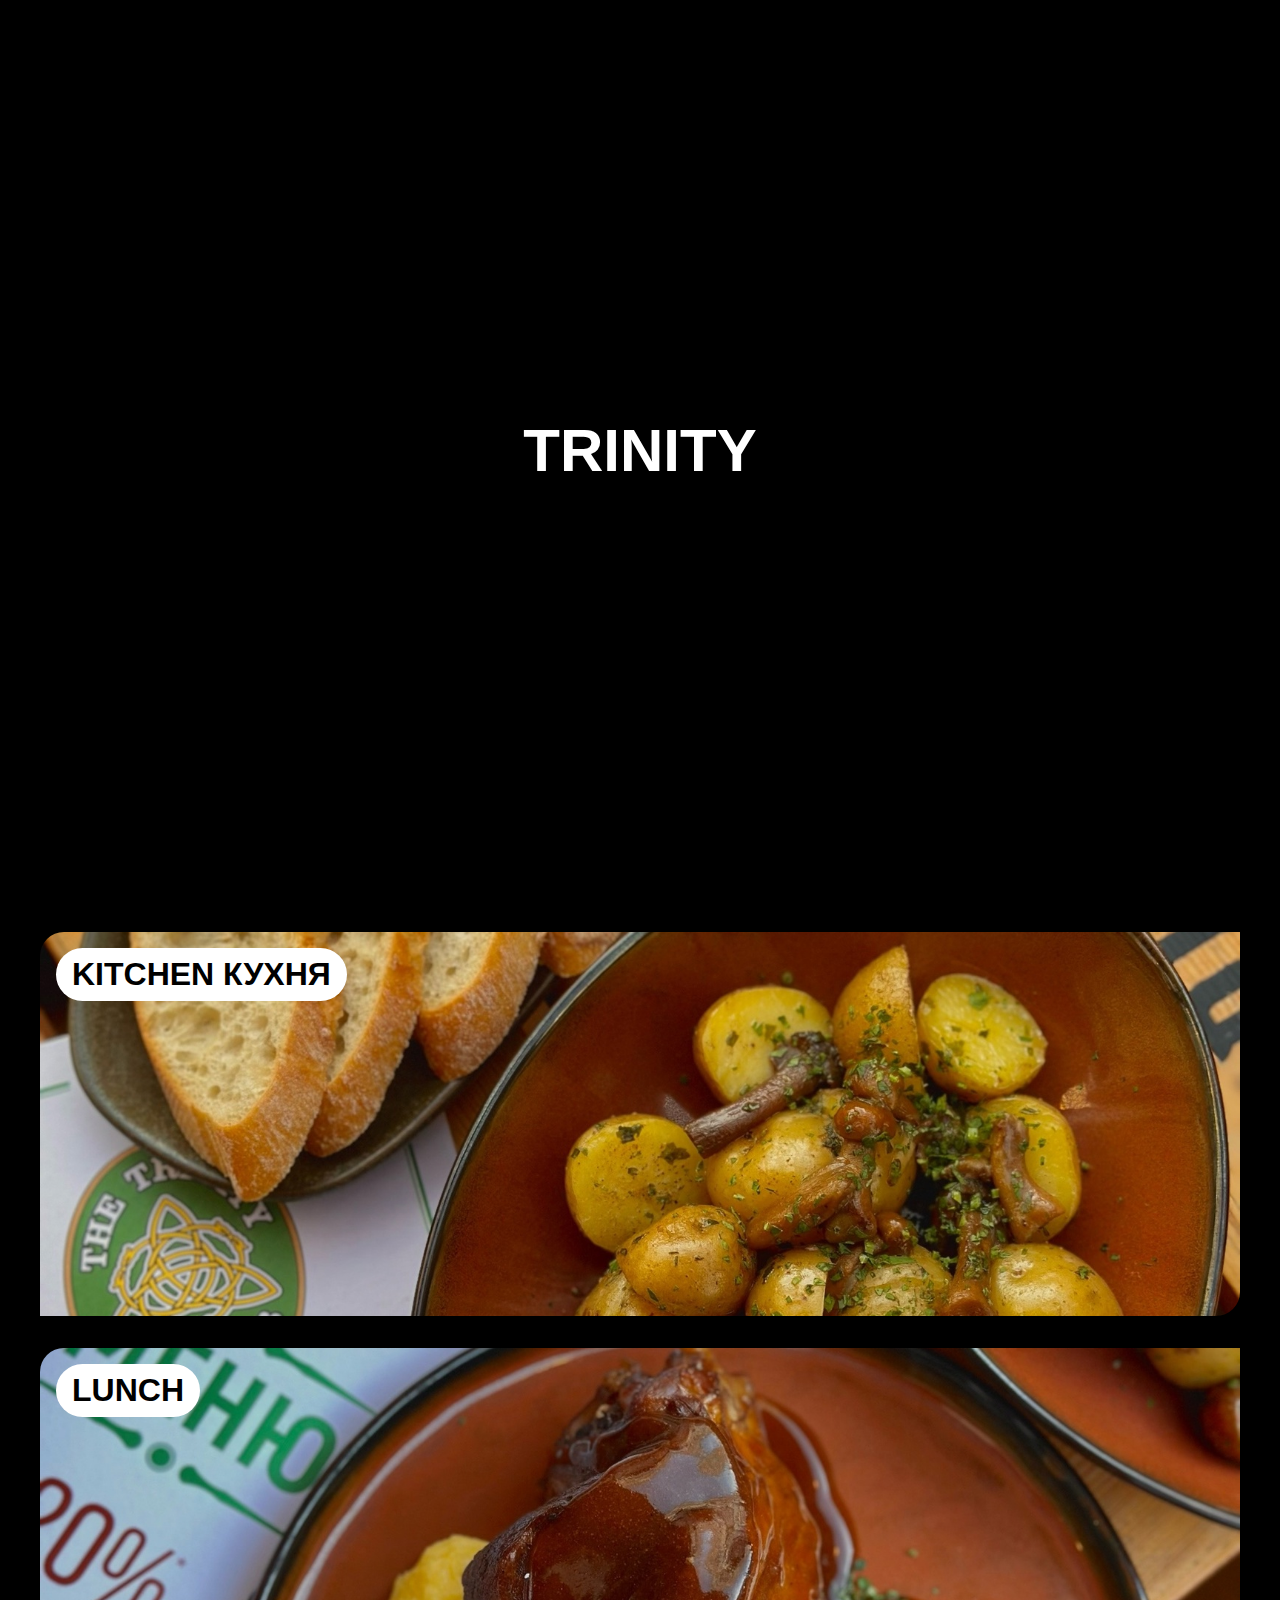
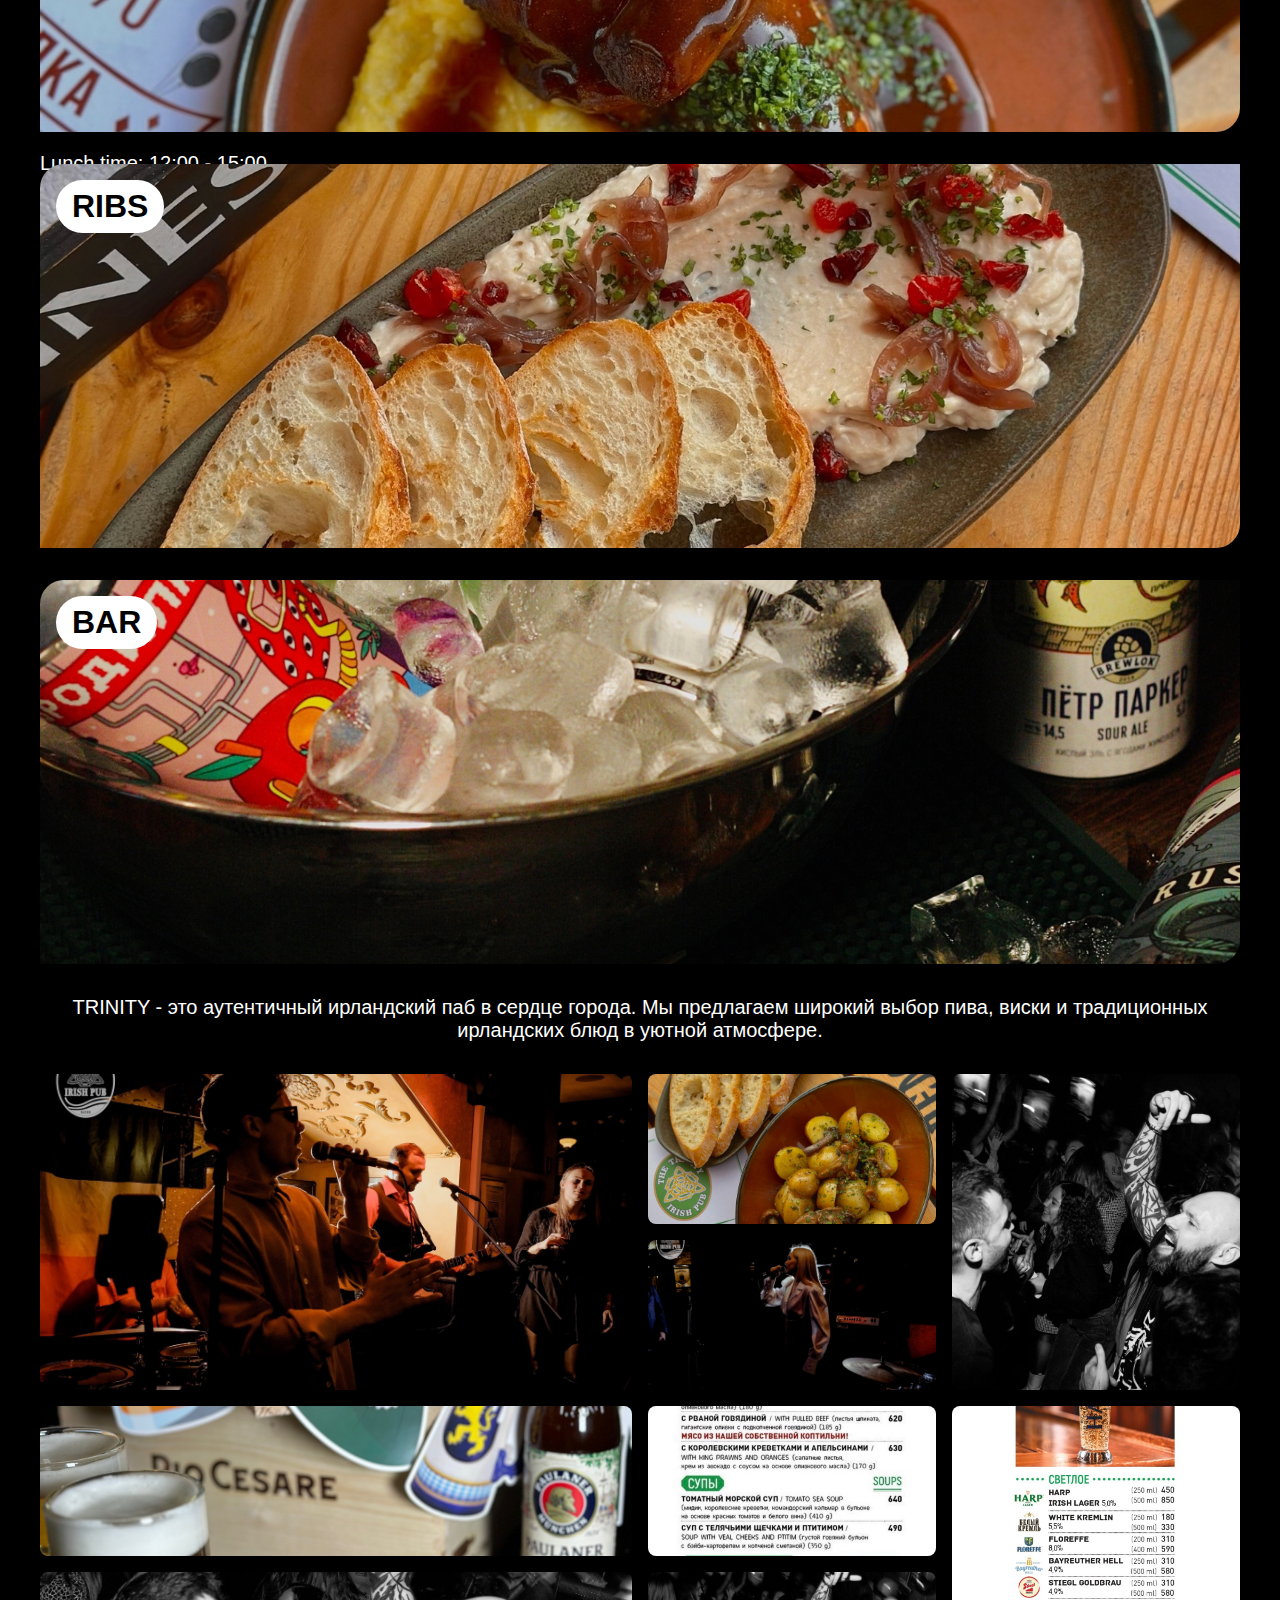
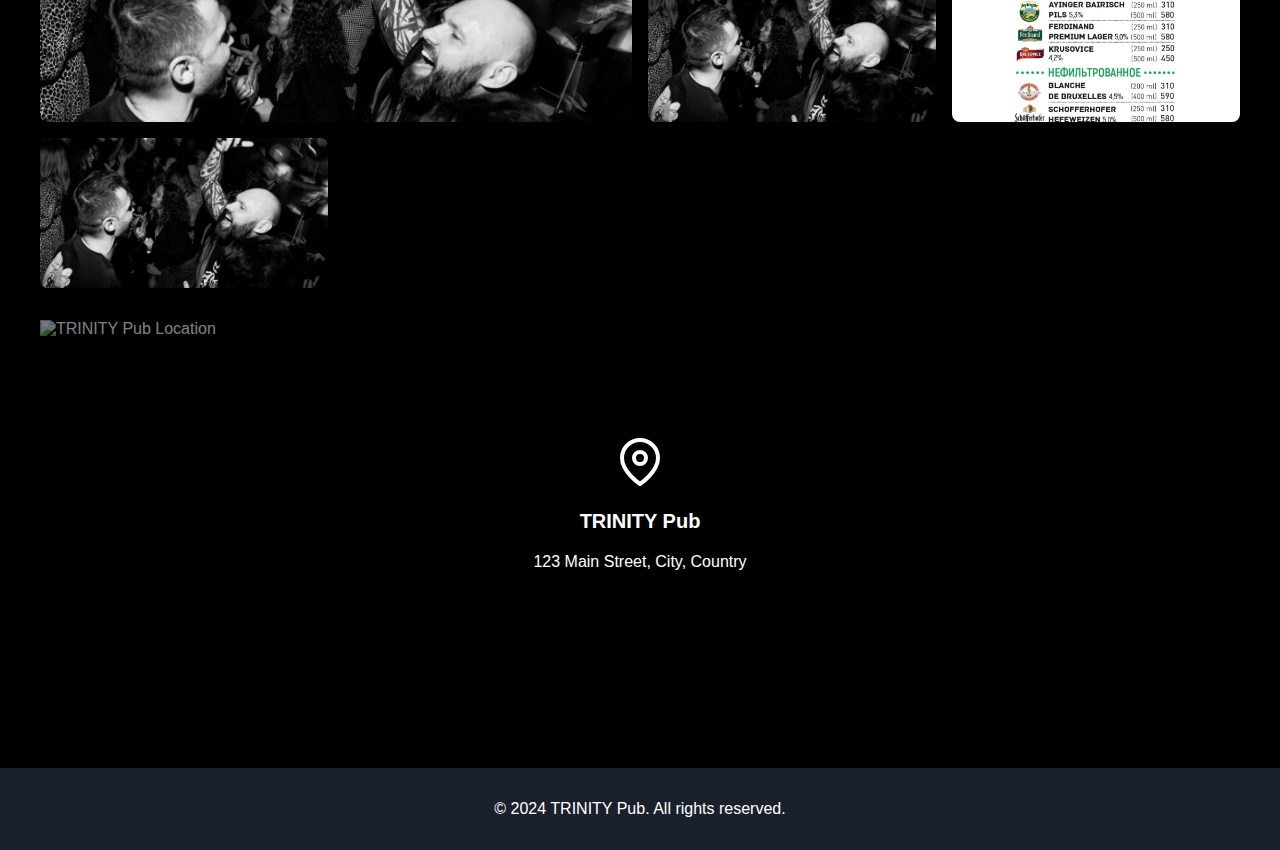
==== commit d9516b67: "update" ====
--- a/index.html
+++ b/index.html
@@ -20,39 +20,34 @@
 
         <main class="container mx-auto px-4 py-8">
             <section class="space-y-8 mb-8">
-                <div class="relative h-96">
+                <div class="relative h-96 menu-container">
                     <div class="rounded-image">
                         <img src="images/kitchen.jpg" alt="Kitchen" class="rounded-tl-3xl rounded-br-3xl">
                     </div>
                     <button class="menu-button" data-menu="kitchen">KITCHEN КУХНЯ</button>
-                    <div class="menu-content" id="kitchen-menu">
-                        <img src="images/kitchen-menu.jpg" alt="Kitchen Menu" width="400" height="600">
-                    </div>
+                    <a href="images/kitchen-menu.jpg" target="_blank" class="menu-overlay"></a>
                 </div>
-                <div class="relative h-96">
+                <div class="relative h-96 menu-container">
                     <div class="rounded-image">
                         <img src="images/lunch.jpg" alt="Lunch" class="rounded-tl-3xl rounded-br-3xl">
                     </div>
                     <button class="menu-button" data-menu="lunch">LUNCH</button>
                     <p class="absolute bottom-4 left-4 text-xl">Lunch time: 12:00 - 15:00</p>
-                    <div class="menu-content" id="lunch-menu">
-                        <img src="images/lunch-menu.jpg" alt="Lunch Menu" width="400" height="600">
-                    </div>
+                    <a href="images/lunch-menu.jpg" target="_blank" class="menu-overlay"></a>
                 </div>
-                <div class="relative h-96">
+                <div class="relative h-96 menu-container">
                     <div class="rounded-image">
                         <img src="images/ribs.jpg" alt="Ribs" class="rounded-tl-3xl rounded-br-3xl">
                     </div>
                     <button class="menu-button" data-menu="ribs">RIBS</button>
+                    <a href="images/ribs-menu.jpg" target="_blank" class="menu-overlay"></a>
                 </div>
-                <div class="relative h-96">
+                <div class="relative h-96 menu-container">
                     <div class="rounded-image">
                         <img src="images/bar.jpg" alt="Bar" class="rounded-tl-3xl rounded-br-3xl">
                     </div>
                     <button class="menu-button" data-menu="bar">BAR</button>
-                    <div class="menu-content" id="bar-menu">
-                        <img src="images/bar-menu.jpg" alt="Bar Menu" width="400" height="600">
-                    </div>
+                    <a href="images/bar-menu.jpg" target="_blank" class="menu-overlay"></a>
                 </div>
             </section>
 
--- a/styles.css
+++ b/styles.css
@@ -136,6 +136,8 @@
     transition: all 0.3s;
     cursor: pointer;
     border: none;
+    font-size: 2rem; /* Увеличиваем размер шрифта в 2 раза */
+    z-index: 10;
 }
 
 .menu-button:hover {
@@ -252,4 +254,24 @@
     .collage-grid {
         grid-template-columns: 1fr;
     }
+}
+
+.menu-container {
+    position: relative;
+    cursor: pointer;
+}
+
+.menu-container:hover .menu-button {
+    transform: scale(1.05);
+    background-color: #4CAF50;
+    color: white;
+}
+
+.menu-overlay {
+    position: absolute;
+    top: 0;
+    left: 0;
+    right: 0;
+    bottom: 0;
+    z-index: 5;
 }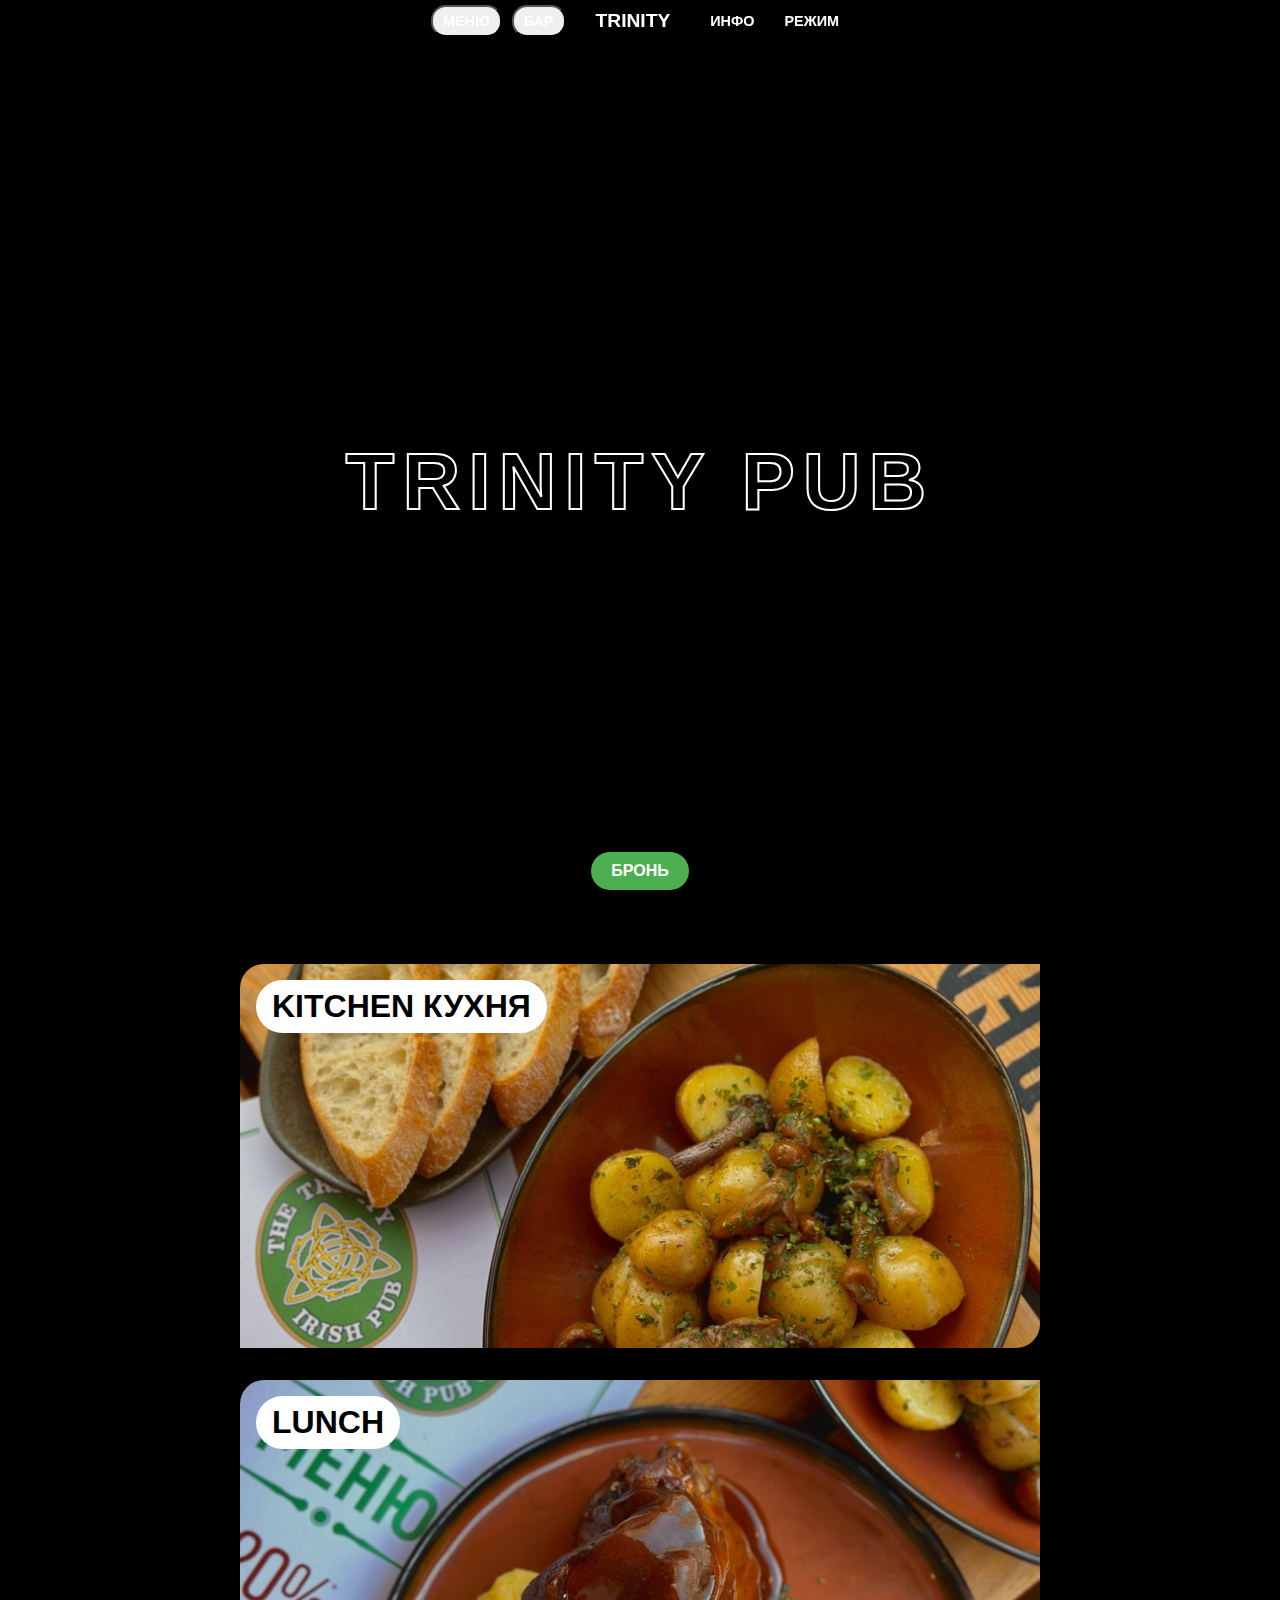
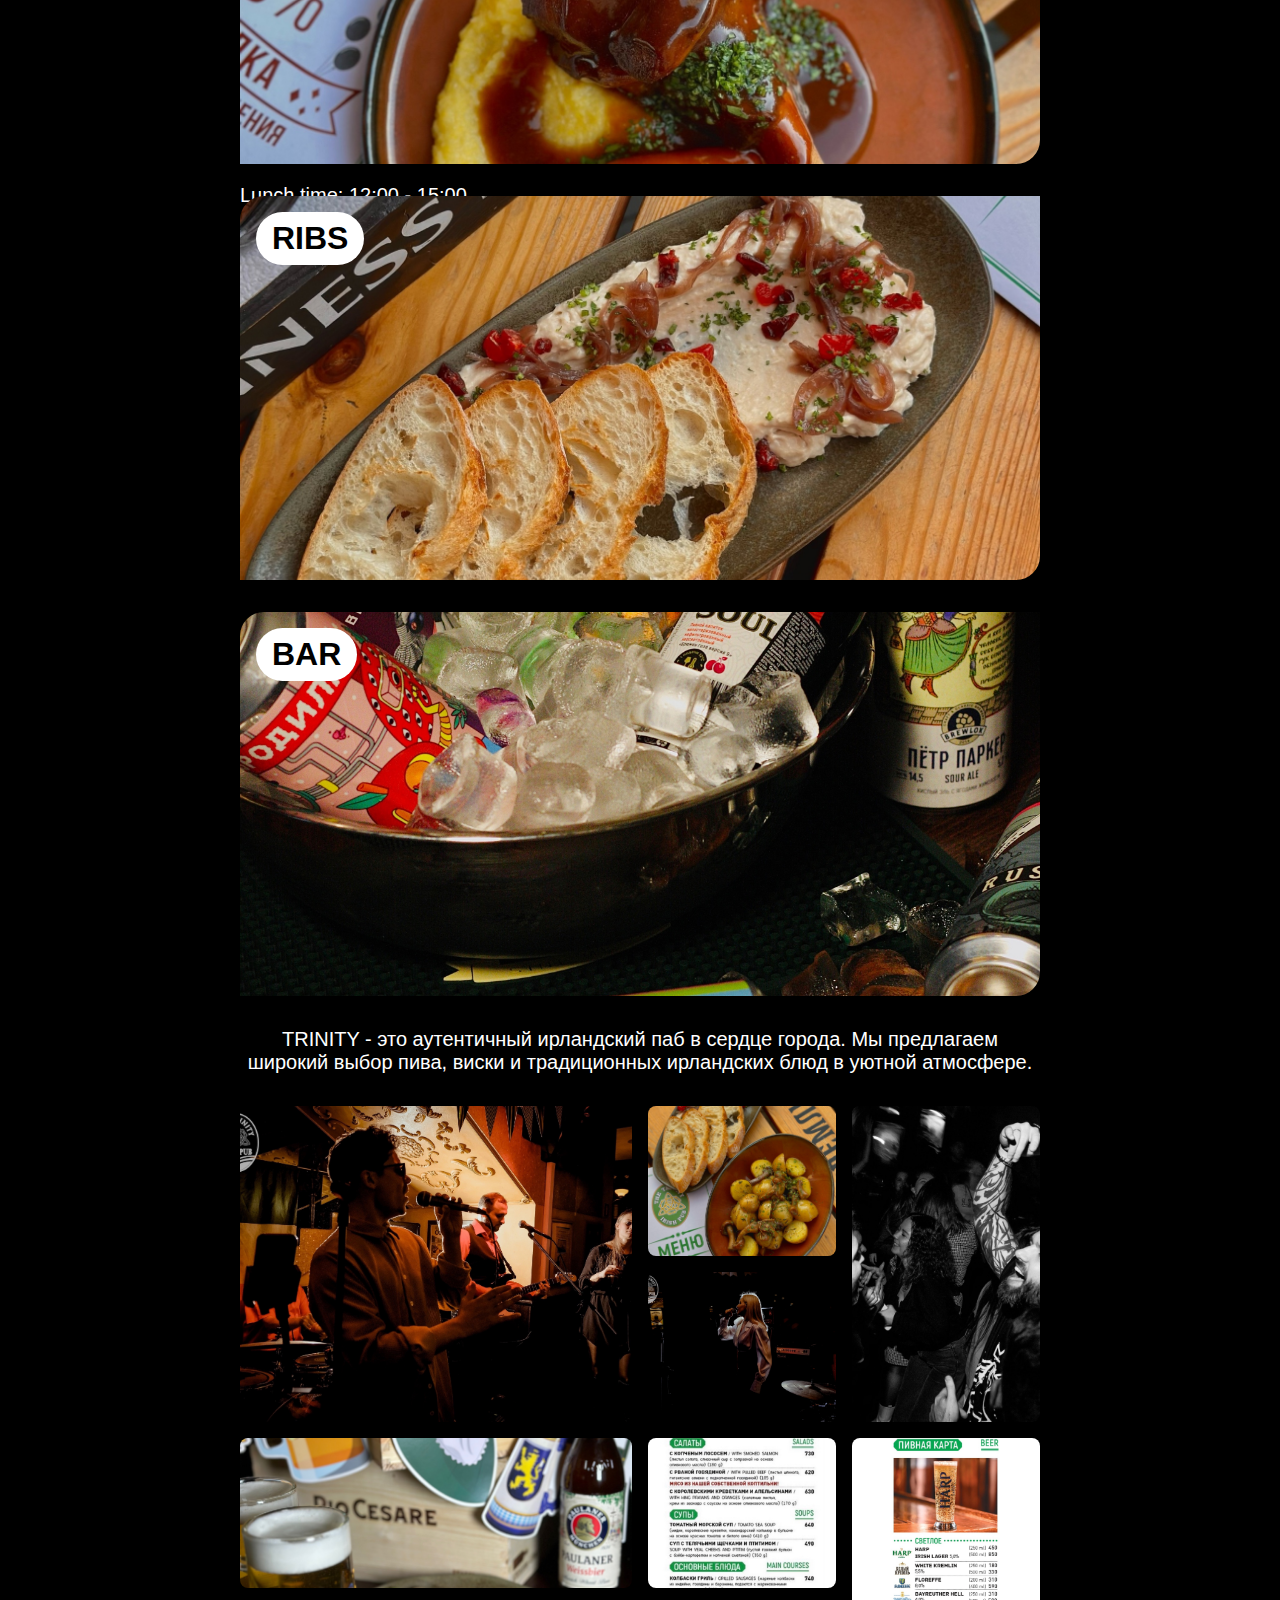
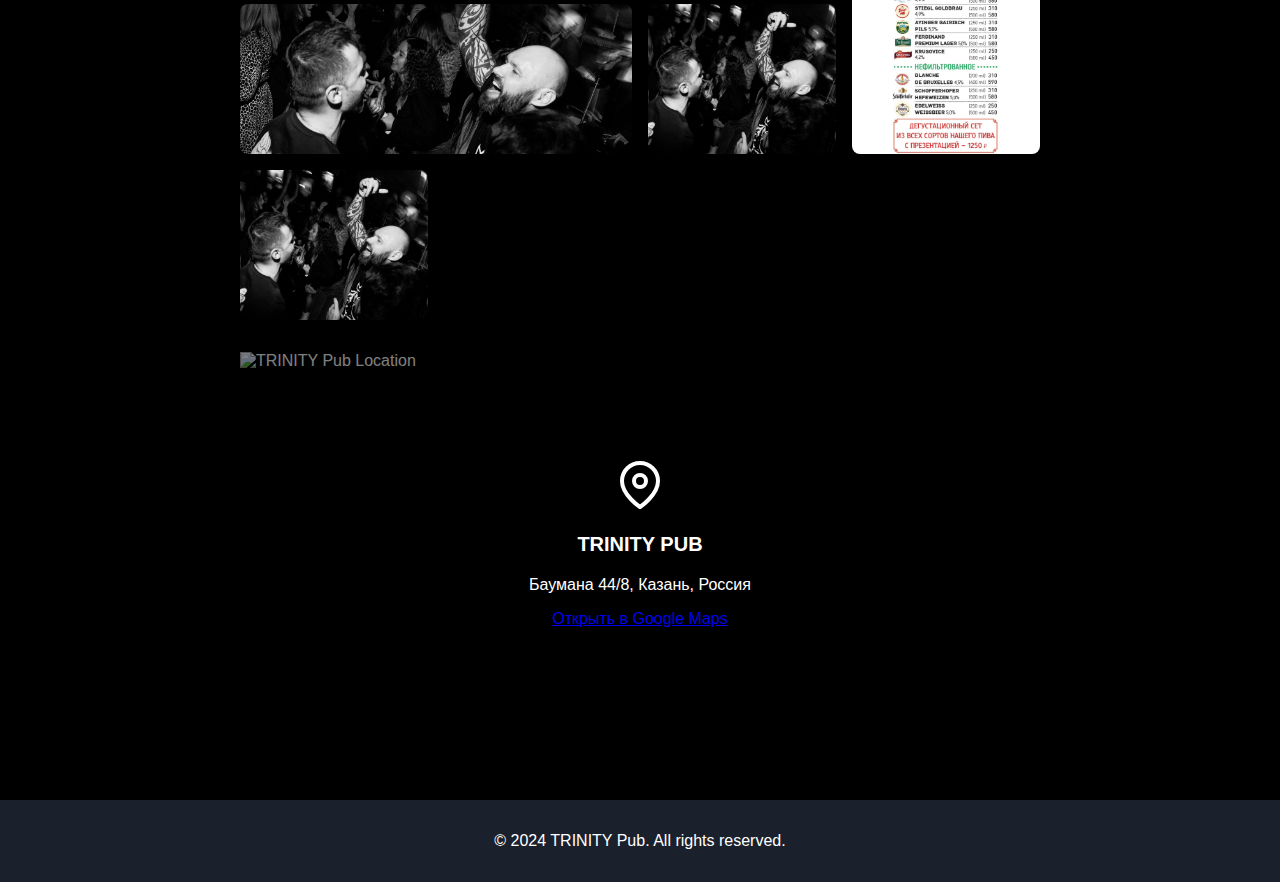
==== commit 2886b42b: "update" ====
--- a/index.html
+++ b/index.html
@@ -9,16 +9,28 @@
 </head>
 <body>
     <div class="min-h-screen bg-black text-white">
-        <header class="relative h-screen">
-            <video autoplay loop muted playsinline class="absolute inset-0 w-full h-full object-cover rounded-tl-3xl rounded-br-3xl">
-                <source src="images/trinity-pub-background.mp4" type="video/mp4">
-            </video>
-            <div class="absolute inset-0 bg-black bg-opacity-50 flex items-center justify-center rounded-tl-3xl rounded-br-3xl">
-                <h1 class="text-6xl font-bold">TRINITY</h1>
-            </div>
+        <header class="fixed-header">
+            <nav>
+                <ul class="header-menu">
+                    <li><button class="nav-item" data-menu="kitchen">МЕНЮ</button></li>
+                    <li><button class="nav-item" data-menu="bar">БАР</button></li>
+                    <li><a href="#" class="nav-item logo">TRINITY</a></li>
+                    <li><a href="https://vk.com/trinitypub" target="_blank" class="nav-item">ИНФО</a></li>
+                    <li><a href="https://yandex.ru/maps/-/CCUBiMxp~A" target="_blank" class="nav-item">РЕЖИМ</a></li>
+                </ul>
+            </nav>
         </header>
 
-        <main class="container mx-auto px-4 py-8">
+        <main class="container mx-auto px-4 py-8 mt-24">
+            <section class="relative h-screen mb-8">
+                <video autoplay loop muted playsinline class="absolute inset-0 w-full h-full object-cover rounded-tl-3xl rounded-br-3xl">
+                    <source src="images/trinity-pub-background.mp4" type="video/mp4">
+                </video>
+                <div class="absolute inset-0 bg-black bg-opacity-50 flex items-center justify-center rounded-tl-3xl rounded-br-3xl">
+                    <h1 class="text-6xl font-bold trinity-title">TRINITY PUB</h1>
+                </div>
+            </section>
+
             <section class="space-y-8 mb-8">
                 <div class="relative h-96 menu-container">
                     <div class="rounded-image">
@@ -99,17 +111,50 @@
                             <path d="M21 10c0 7-9 13-9 13s-9-6-9-13a9 9 0 0 1 18 0z"></path>
                             <circle cx="12" cy="10" r="3"></circle>
                         </svg>
-                        <p class="text-xl font-bold">TRINITY Pub</p>
-                        <p>123 Main Street, City, Country</p>
+                        <p class="text-xl font-bold">TRINITY PUB</p>
+                        <p>Баумана 44/8, Казань, Россия</p>
+                        <a href="https://maps.app.goo.gl/XBjTAhVHPr5DCyfu7" target="_blank" class="mt-2 inline-block bg-white text-black px-4 py-2 rounded-lg hover:bg-opacity-80 transition-colors">Открыть в Google Maps</a>
                     </div>
                 </div>
             </section>
         </main>
 
+        <!-- Добавляем модальные окна для меню и бара -->
+        <div id="kitchen-modal" class="modal">
+            <div class="modal-content">
+                <span class="close">&times;</span>
+                <img src="images/kitchen-menu.jpg" alt="Kitchen Menu" class="w-full h-auto">
+            </div>
+        </div>
+
+        <div id="lunch-modal" class="modal">
+            <div class="modal-content">
+                <span class="close">&times;</span>
+                <img src="images/lunch-menu.jpg" alt="Lunch Menu" class="w-full h-auto">
+            </div>
+        </div>
+
+        <div id="ribs-modal" class="modal">
+            <div class="modal-content">
+                <span class="close">&times;</span>
+                <img src="images/ribs-menu.jpg" alt="Ribs Menu" class="w-full h-auto">
+            </div>
+        </div>
+
+        <div id="bar-modal" class="modal">
+            <div class="modal-content">
+                <span class="close">&times;</span>
+                <img src="images/bar-menu.jpg" alt="Bar Menu" class="w-full h-auto">
+            </div>
+        </div>
+
         <footer class="bg-gray-900 text-center py-4 mt-8">
             <p>&copy; 2024 TRINITY Pub. All rights reserved.</p>
         </footer>
     </div>
+    <div class="bottom-bar">
+        <button class="booking-button">БРОНЬ</button>
+    </div>
     <script src="script.js"></script>
 </body>
 </html>--- a/styles.css
+++ b/styles.css
@@ -1,3 +1,92 @@
+/* Добавьте эти стили в начало файла styles.css */
+
+.fixed-header {
+    position: fixed;
+    top: 0;
+    left: 0;
+    right: 0;
+    z-index: 1000;
+    background-color: rgba(0, 0, 0, 0.6); /* Затемняем фон */
+    backdrop-filter: blur(10px);
+    border-bottom-left-radius: 20px;
+    border-bottom-right-radius: 20px;
+    padding: 5px 10px; /* Уменьшаем отступы */
+    transition: background-color 0.3s ease;
+}
+
+.header-menu {
+    display: flex;
+    justify-content: center; /* Изменено с space-between на center */
+    align-items: center;
+    list-style-type: none;
+    margin: 0;
+    padding: 0;
+    max-width: 1000px; /* Ограничиваем максимальную ширину */
+    margin: 0 auto; /* Центрируем меню */
+}
+
+.nav-item {
+    color: white;
+    text-decoration: none;
+    font-weight: bold;
+    padding: 6px 10px; /* Уменьшены отступы */
+    border-radius: 15px; /* Уменьшаем радиус скругления */
+    transition: background-color 0.3s ease;
+    font-size: 0.9em; /* Уменьшаем размер шрифта */
+    margin: 0 5px; /* Добавлен отступ между элементами */
+}
+
+.nav-item:hover {
+    background-color: rgba(255, 255, 255, 0.2);
+}
+
+.logo {
+    font-size: 1.2em; /* Уменьшаем размер логотипа */
+    margin: 0 15px; /* Увеличен отступ для логотипа */
+}
+
+.modal {
+    display: none;
+    position: fixed;
+    z-index: 1001;
+    left: 0;
+    top: 0;
+    width: 100%;
+    height: 100%;
+    overflow: auto;
+    background-color: rgba(0,0,0,0.9);
+}
+
+.modal-content {
+    position: absolute;
+    top: 50%;
+    left: 50%;
+    transform: translate(-50%, -50%);
+    width: 90%;
+    height: 90%;
+    max-width: none;
+    max-height: none;
+}
+
+.modal-content img {
+    width: 100%;
+    height: 100%;
+    object-fit: contain;
+}
+
+.close {
+    color: #f1f1f1;
+    font-size: 40px;
+    font-weight: bold;
+    position: absolute;
+    right: 35px;
+    top: 15px;
+    cursor: pointer;
+    z-index: 1002;
+}
+
+/* Остальные стили остаются без изменений */
+
 body {
     font-family: Arial, sans-serif;
     margin: 0;
@@ -82,6 +171,7 @@
 .container {
     max-width: 1200px;
     margin: 0 auto;
+    padding-bottom: 60px;
 }
 
 .mx-auto {
@@ -255,7 +345,6 @@
         grid-template-columns: 1fr;
     }
 }
-
 .menu-container {
     position: relative;
     cursor: pointer;
@@ -274,4 +363,96 @@
     right: 0;
     bottom: 0;
     z-index: 5;
+}
+
+/* Добавляем медиа-запрос для мобильных устройств */
+@media (max-width: 768px) {
+    .header-menu {
+        flex-wrap: wrap;
+        justify-content: center;
+    }
+
+    .nav-item {
+        padding: 6px 10px;
+        font-size: 0.8em;
+        margin: 2px;
+    }
+
+    .logo {
+        order: -1;
+        width: 100%;
+        text-align: center;
+        margin-bottom: 5px;
+    }
+}
+
+.bottom-bar {
+    position: fixed;
+    bottom: 0;
+    left: 0;
+    right: 0;
+    background-color: rgba(0, 0, 0, 0.6);
+    backdrop-filter: blur(10px);
+    padding: 10px;
+    display: flex;
+    justify-content: center;
+    z-index: 1000;
+    border-top-left-radius: 20px;
+    border-top-right-radius: 20px;
+}
+
+.booking-button {
+    background-color: #4CAF50;
+    color: white;
+    border: none;
+    padding: 10px 20px;
+    font-size: 1em;
+    font-weight: bold;
+    border-radius: 25px;
+    cursor: pointer;
+    transition: background-color 0.3s ease;
+}
+
+.booking-button:hover {
+    background-color: #45a049;
+}
+
+:root {
+    --max-width: 800px;
+    --content-padding: 20px;
+}
+
+.container, .fixed-header, .bottom-bar {
+    width: 100%;
+    max-width: var(--max-width);
+    margin-left: auto;
+    margin-right: auto;
+    padding-left: var(--content-padding);
+    padding-right: var(--content-padding);
+}
+
+.fixed-header, .bottom-bar {
+    left: 50%;
+    transform: translateX(-50%);
+}
+
+/* Остальной код остается без изменений */
+
+.trinity-title {
+    font-family: Arial, sans-serif; /* Используем тот же шрифт, что и для body */
+    font-size: 5rem;
+    font-weight: 900;
+    color: transparent;
+    -webkit-text-stroke: 2px white;
+    text-stroke: 2px white;
+    letter-spacing: 0.1em;
+    text-transform: uppercase;
+}
+
+@media (max-width: 768px) {
+    .trinity-title {
+        font-size: 3rem;
+        -webkit-text-stroke: 1px white;
+        text-stroke: 1px white;
+    }
 }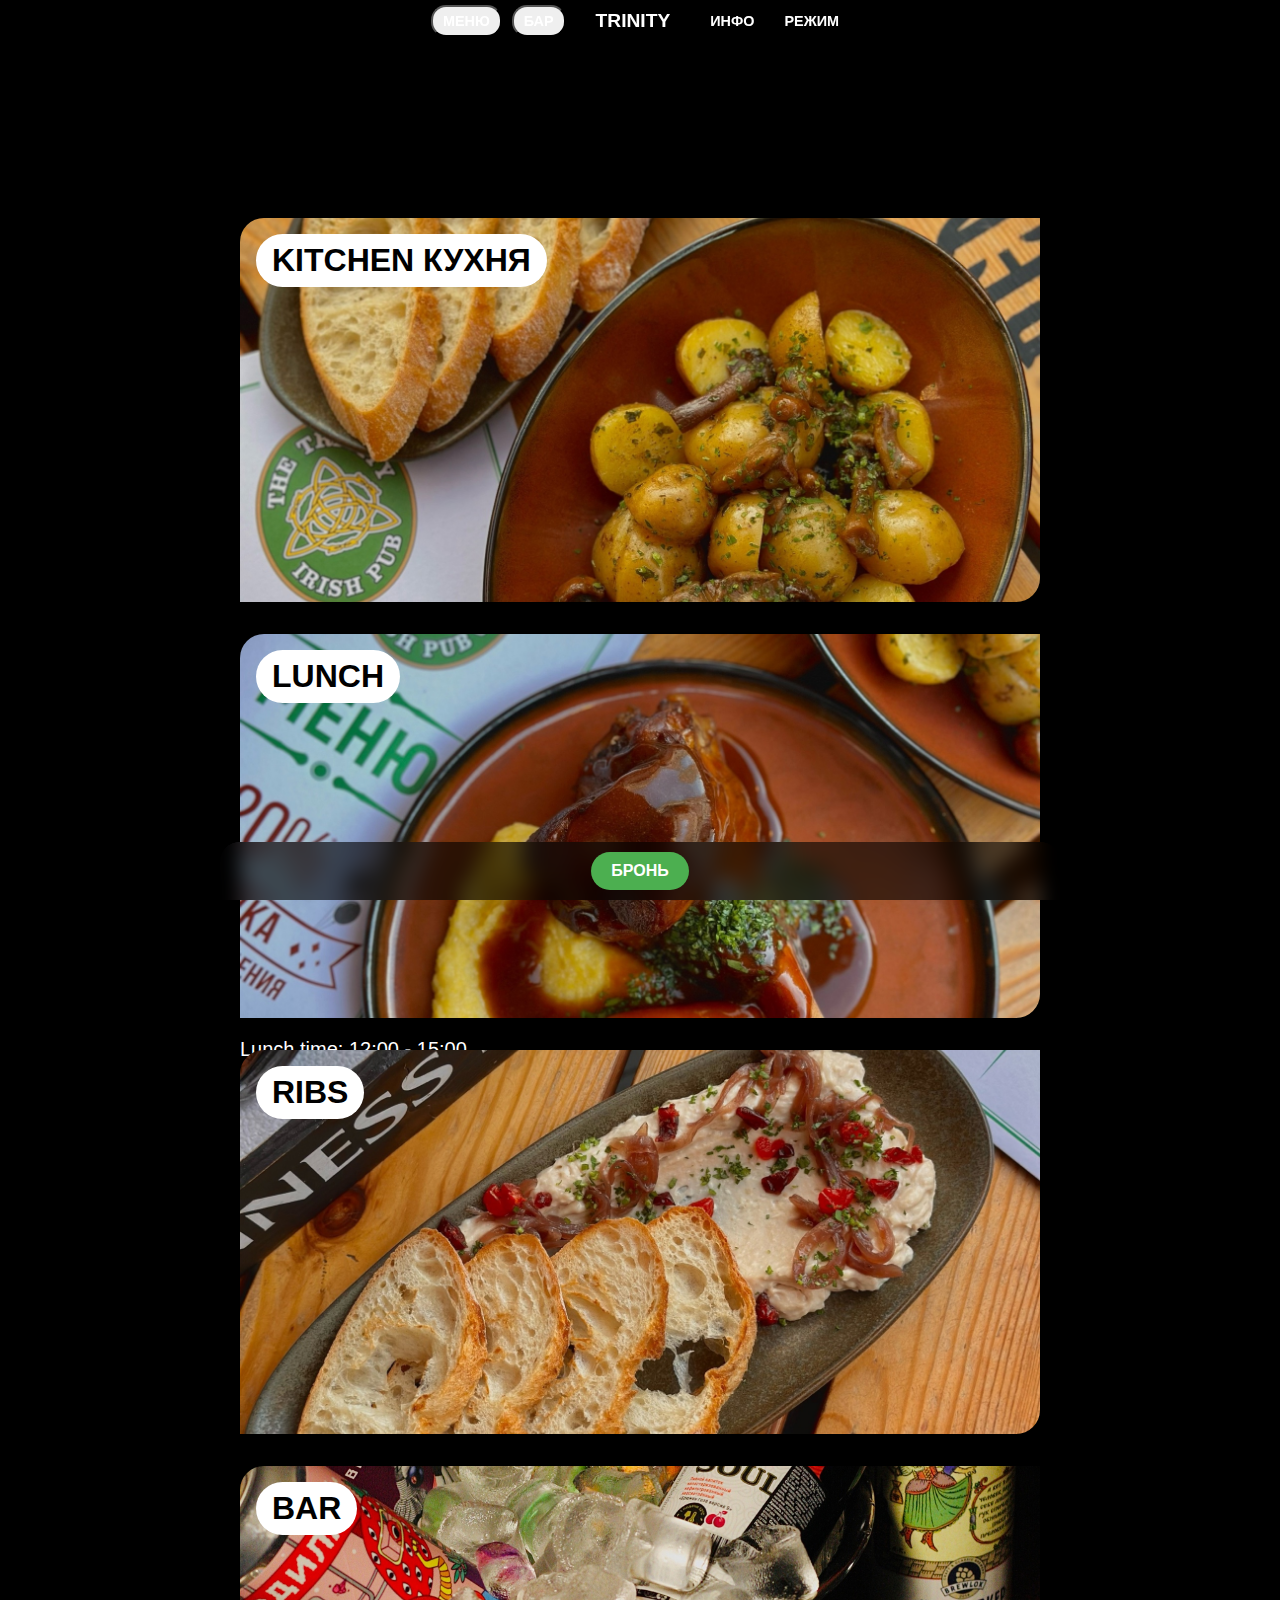
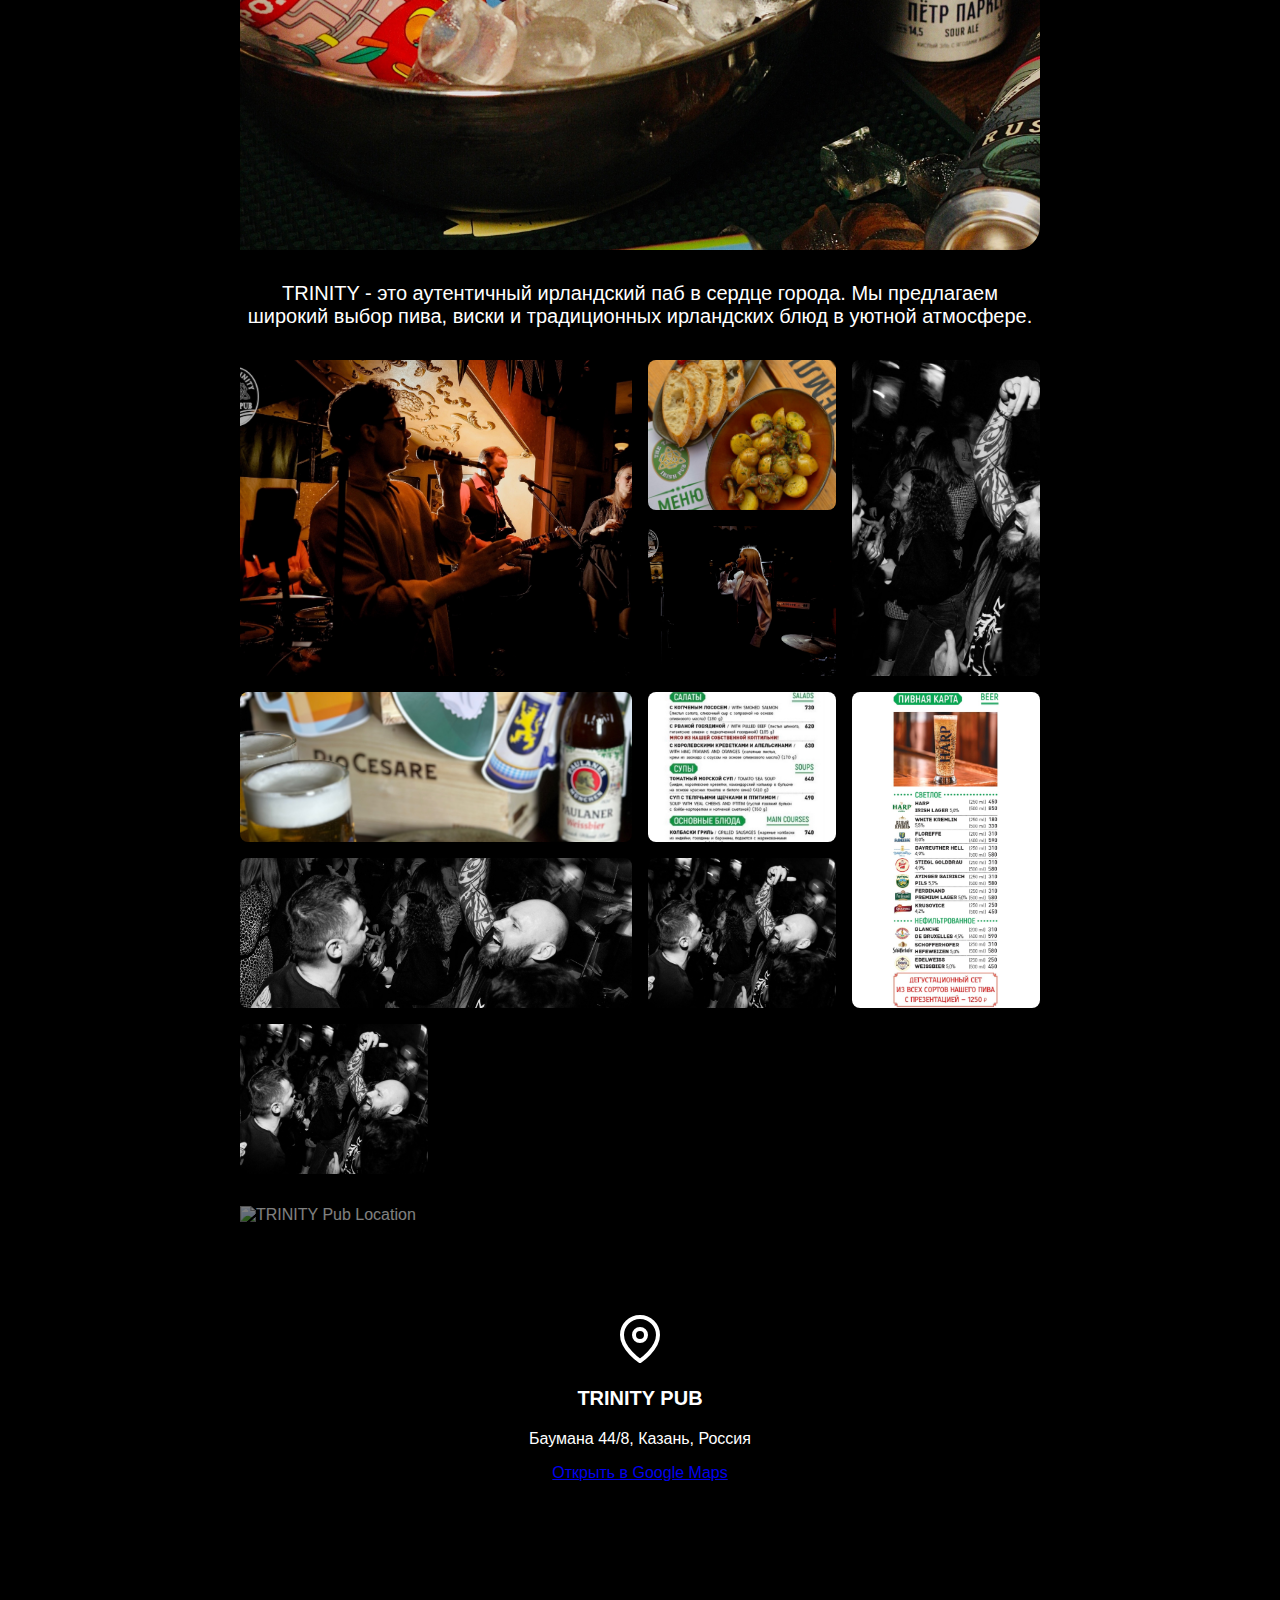
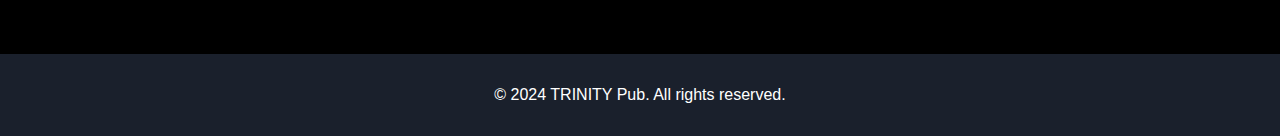
==== commit 8ab70122: "update" ====
--- a/index.html
+++ b/index.html
@@ -2,7 +2,7 @@
 <html lang="ru">
 <head>
     <meta charset="UTF-8">
-    <meta name="viewport" content="width=device-width, initial-scale=1.0">
+    <meta name="viewport" content="width=device-width, initial-scale=1.0, maximum-scale=1.0, user-scalable=no">
     <title>TRINITY Pub</title>
     <link rel="stylesheet" href="styles.css">
     <script src="https://cdnjs.cloudflare.com/ajax/libs/framer-motion/6.5.1/framer-motion.min.js"></script>
@@ -22,12 +22,12 @@
         </header>
 
         <main class="container mx-auto px-4 py-8 mt-24">
-            <section class="relative h-screen mb-8">
-                <video autoplay loop muted playsinline class="absolute inset-0 w-full h-full object-cover rounded-tl-3xl rounded-br-3xl">
+            <section class="video-section mb-8">
+                <video autoplay loop muted playsinline>
                     <source src="images/trinity-pub-background.mp4" type="video/mp4">
                 </video>
-                <div class="absolute inset-0 bg-black bg-opacity-50 flex items-center justify-center rounded-tl-3xl rounded-br-3xl">
-                    <h1 class="text-6xl font-bold trinity-title">TRINITY PUB</h1>
+                <div class="absolute inset-0 bg-black bg-opacity-50 flex items-center justify-center">
+                    <h1 class="trinity-title">TRINITY PUB</h1>
                 </div>
             </section>
 
